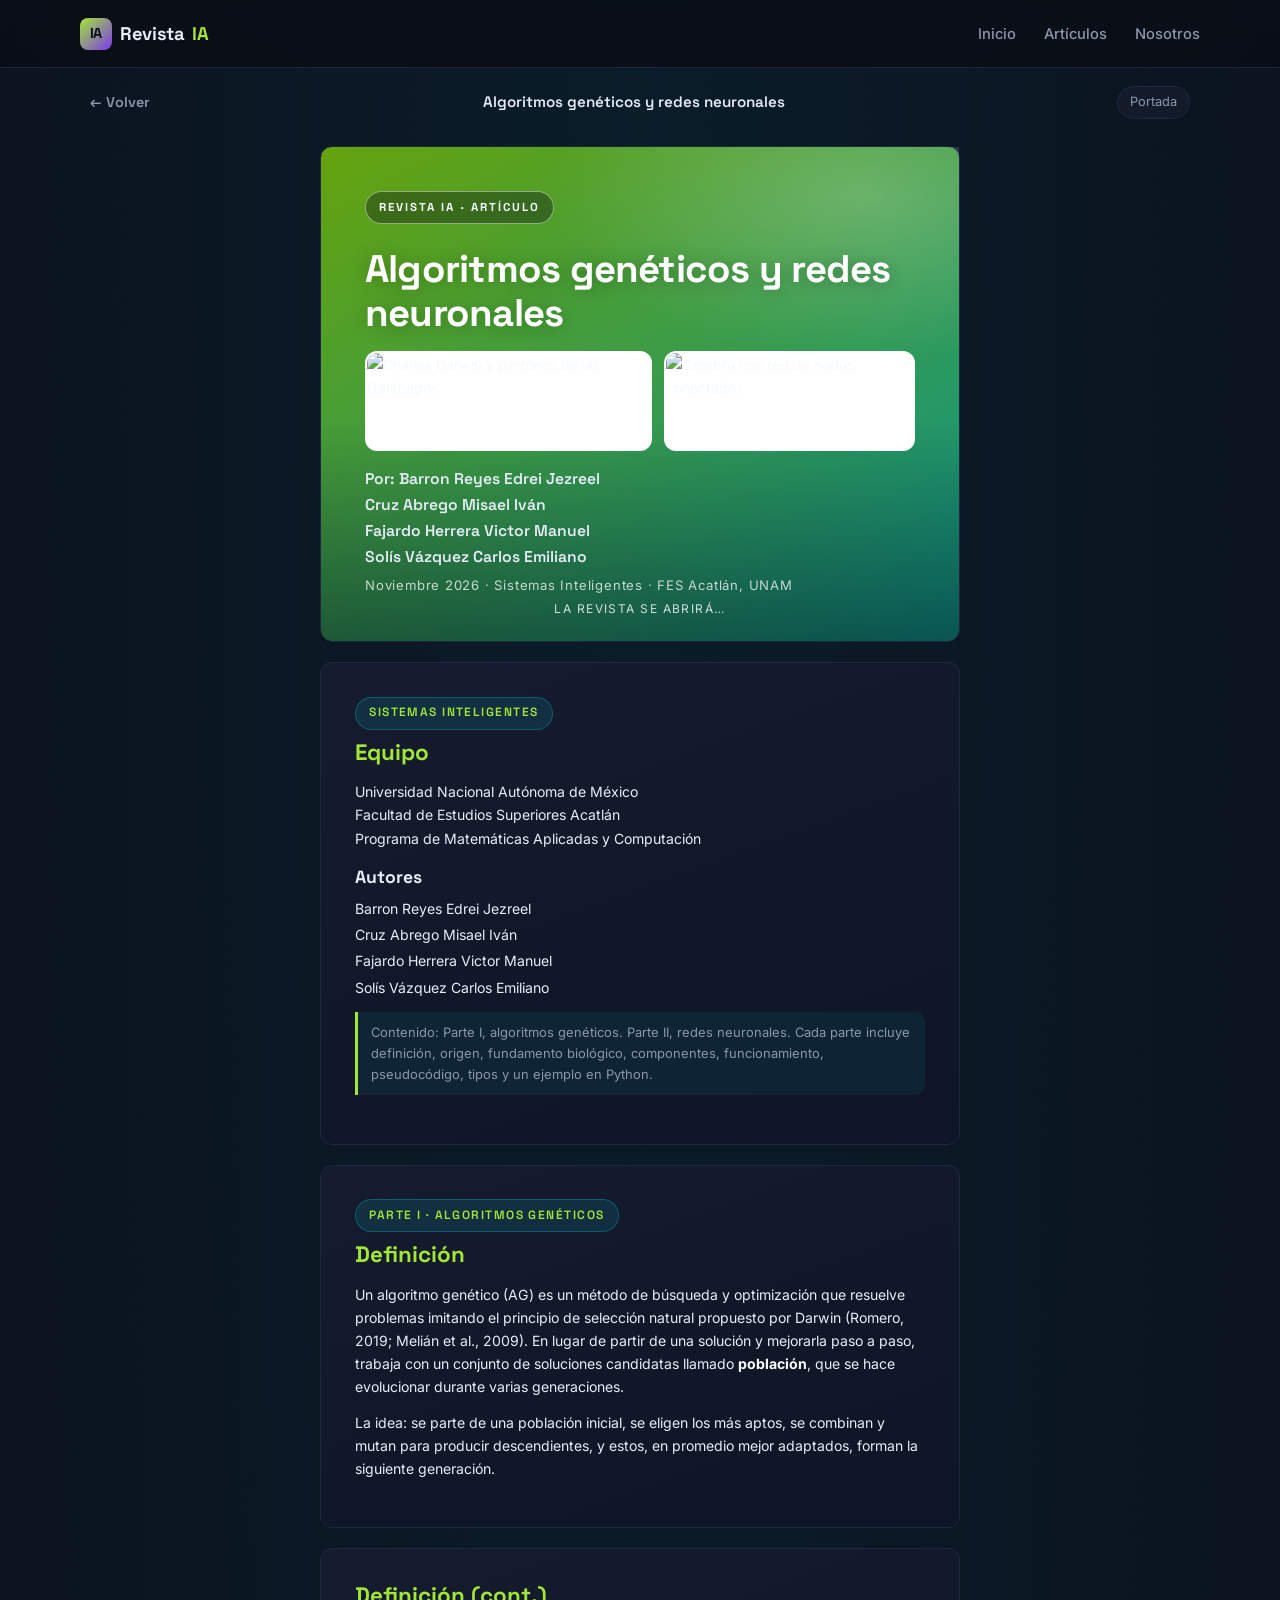
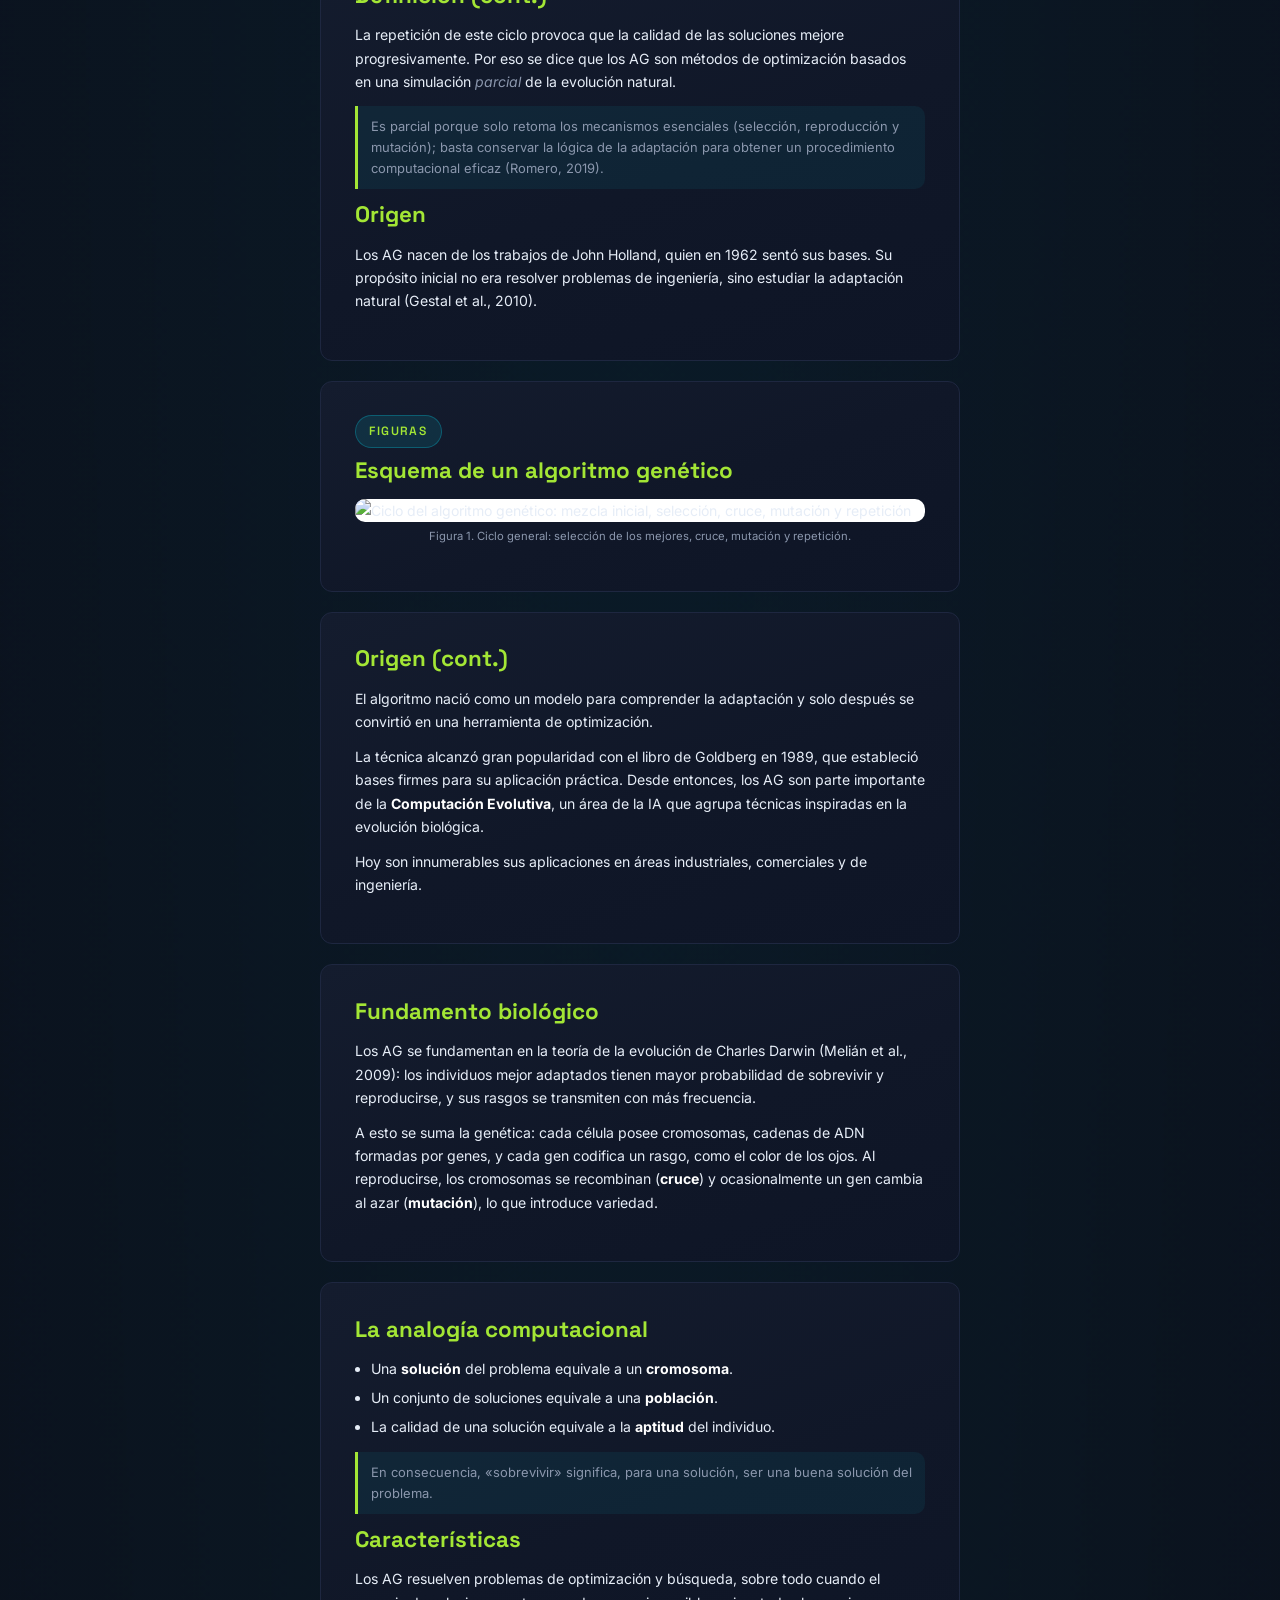
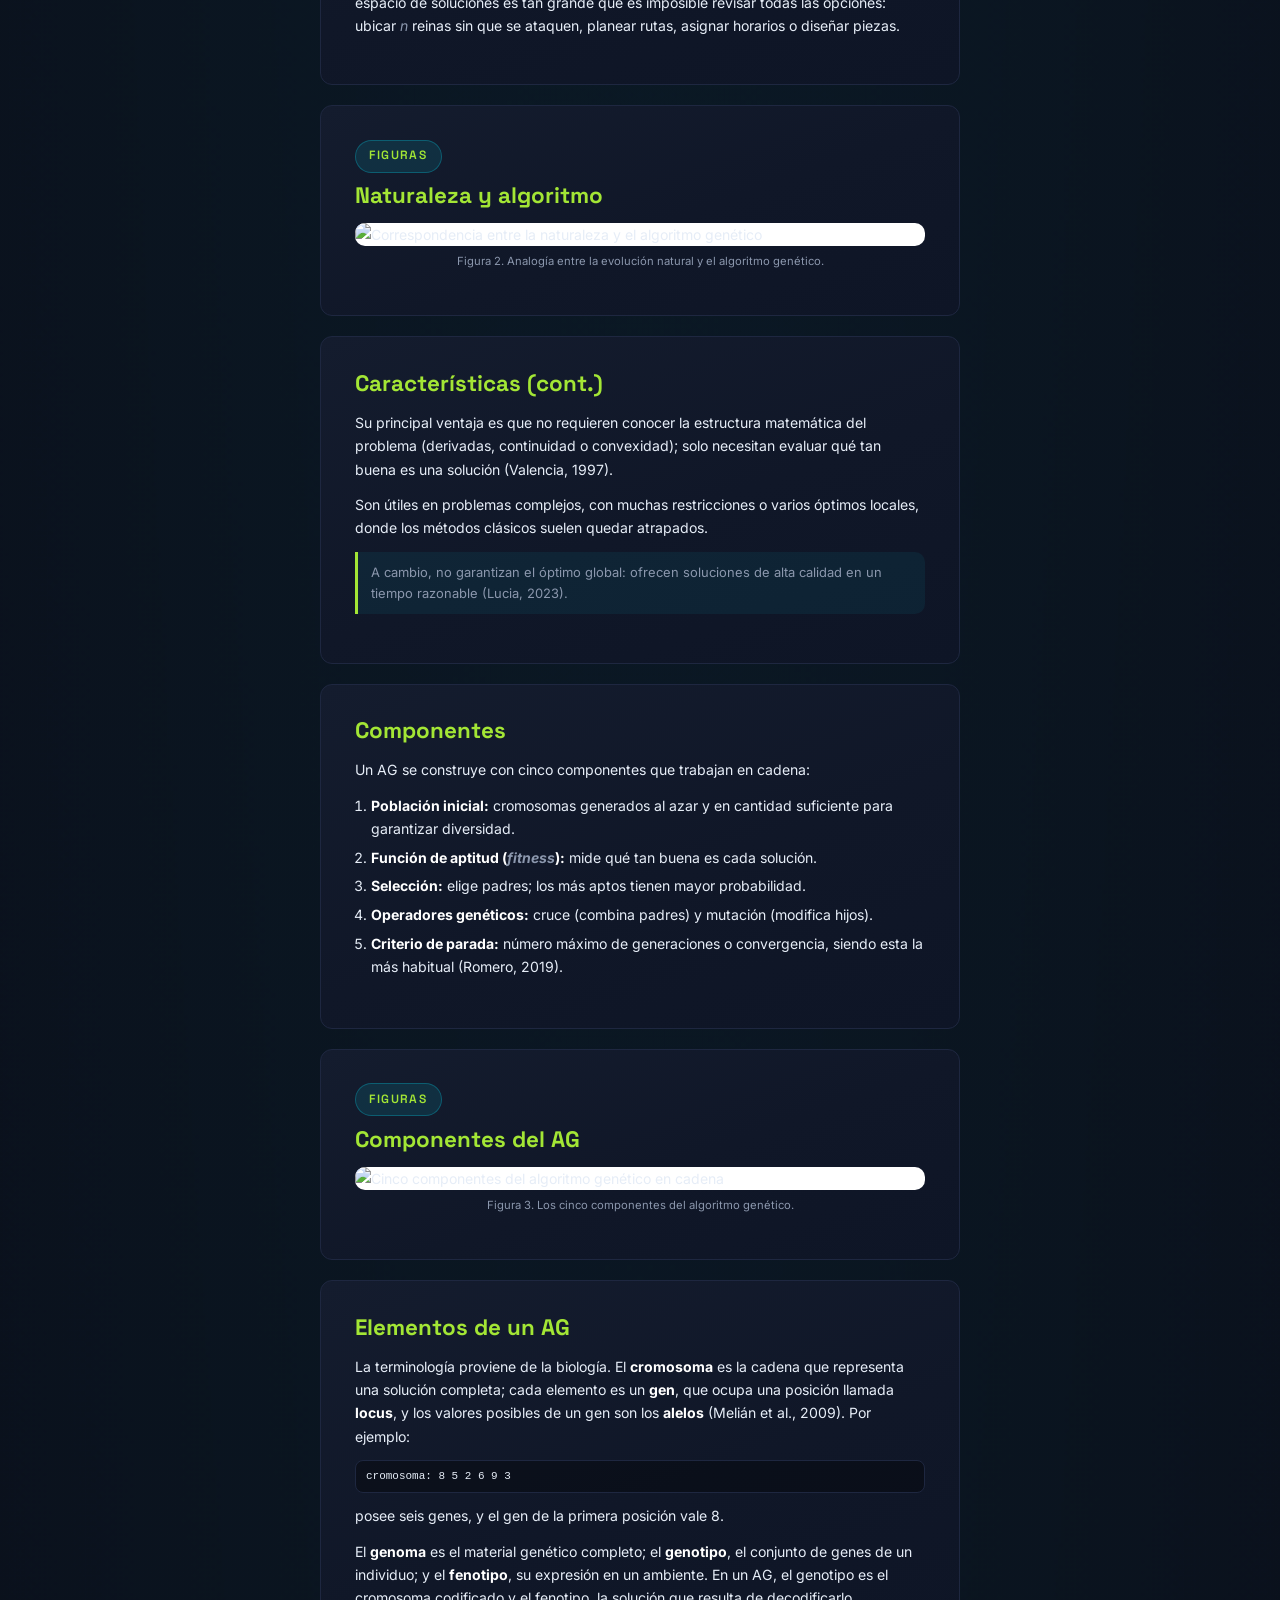
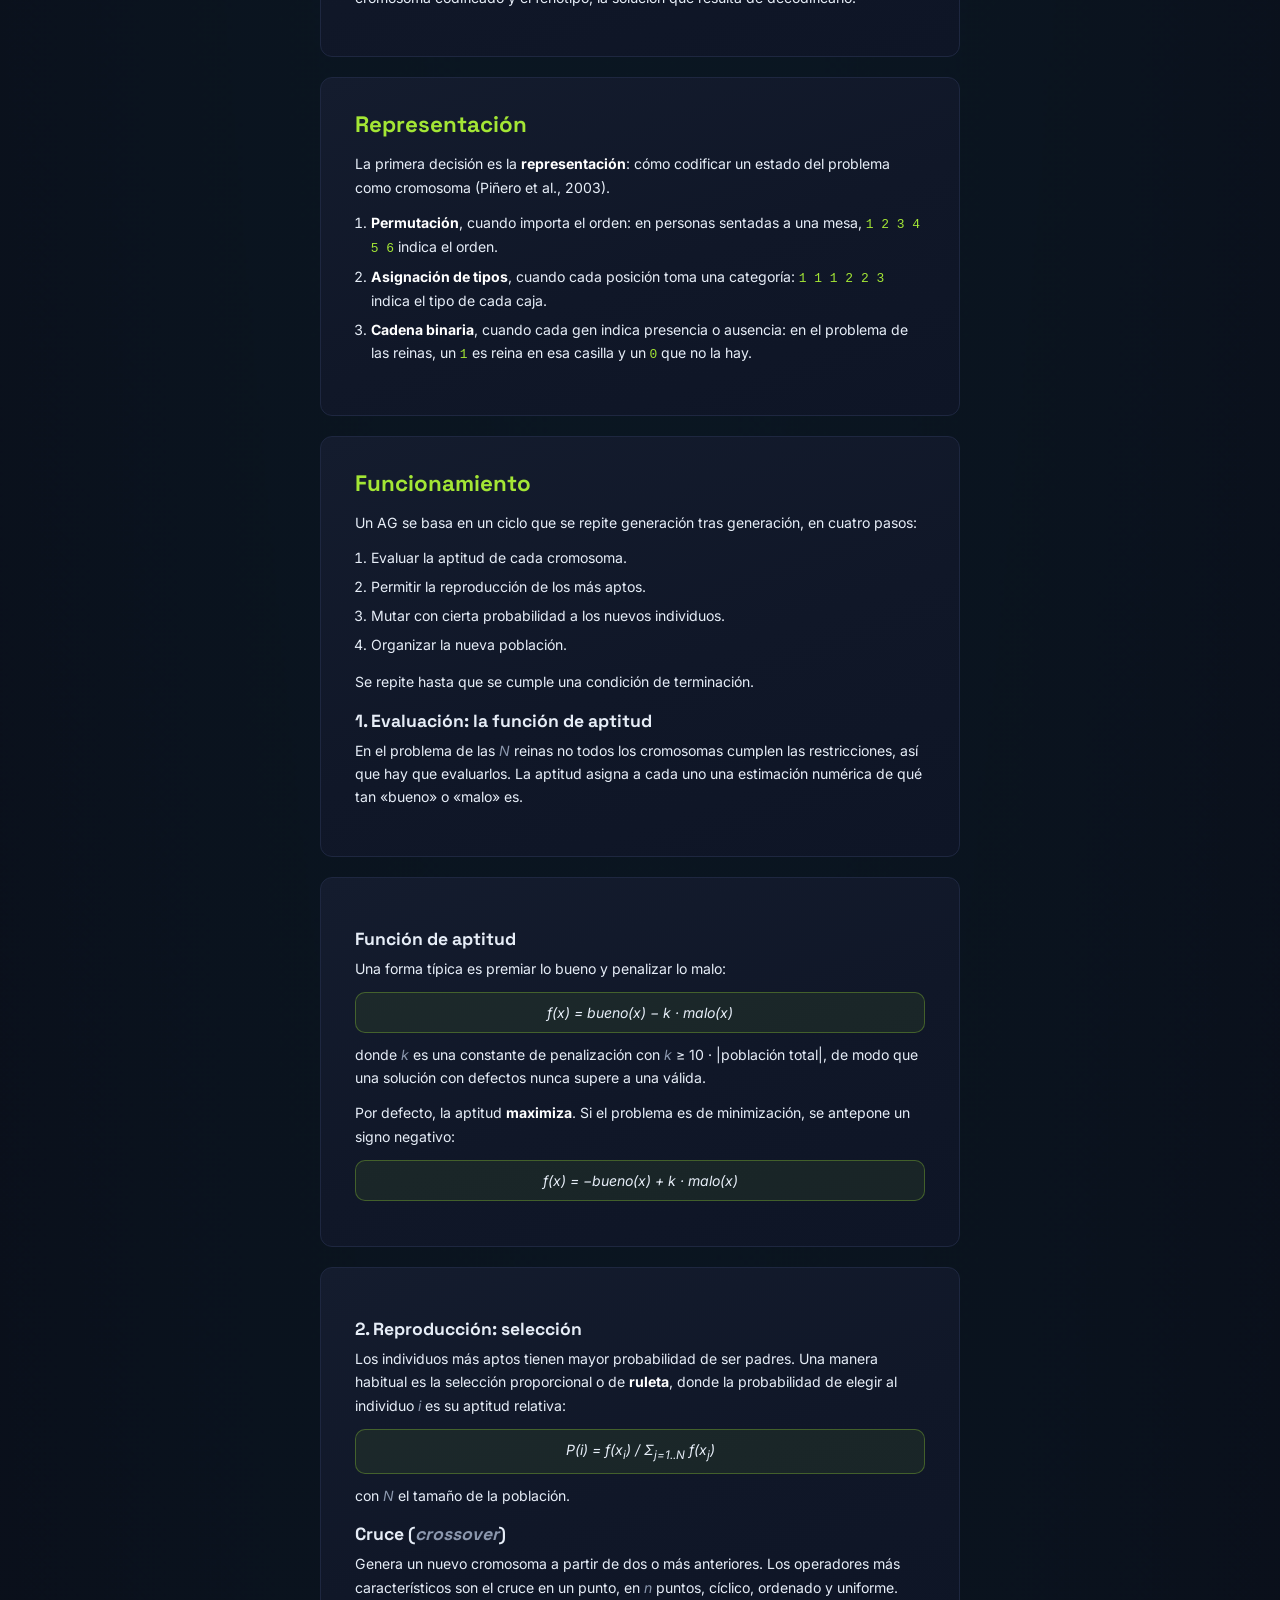
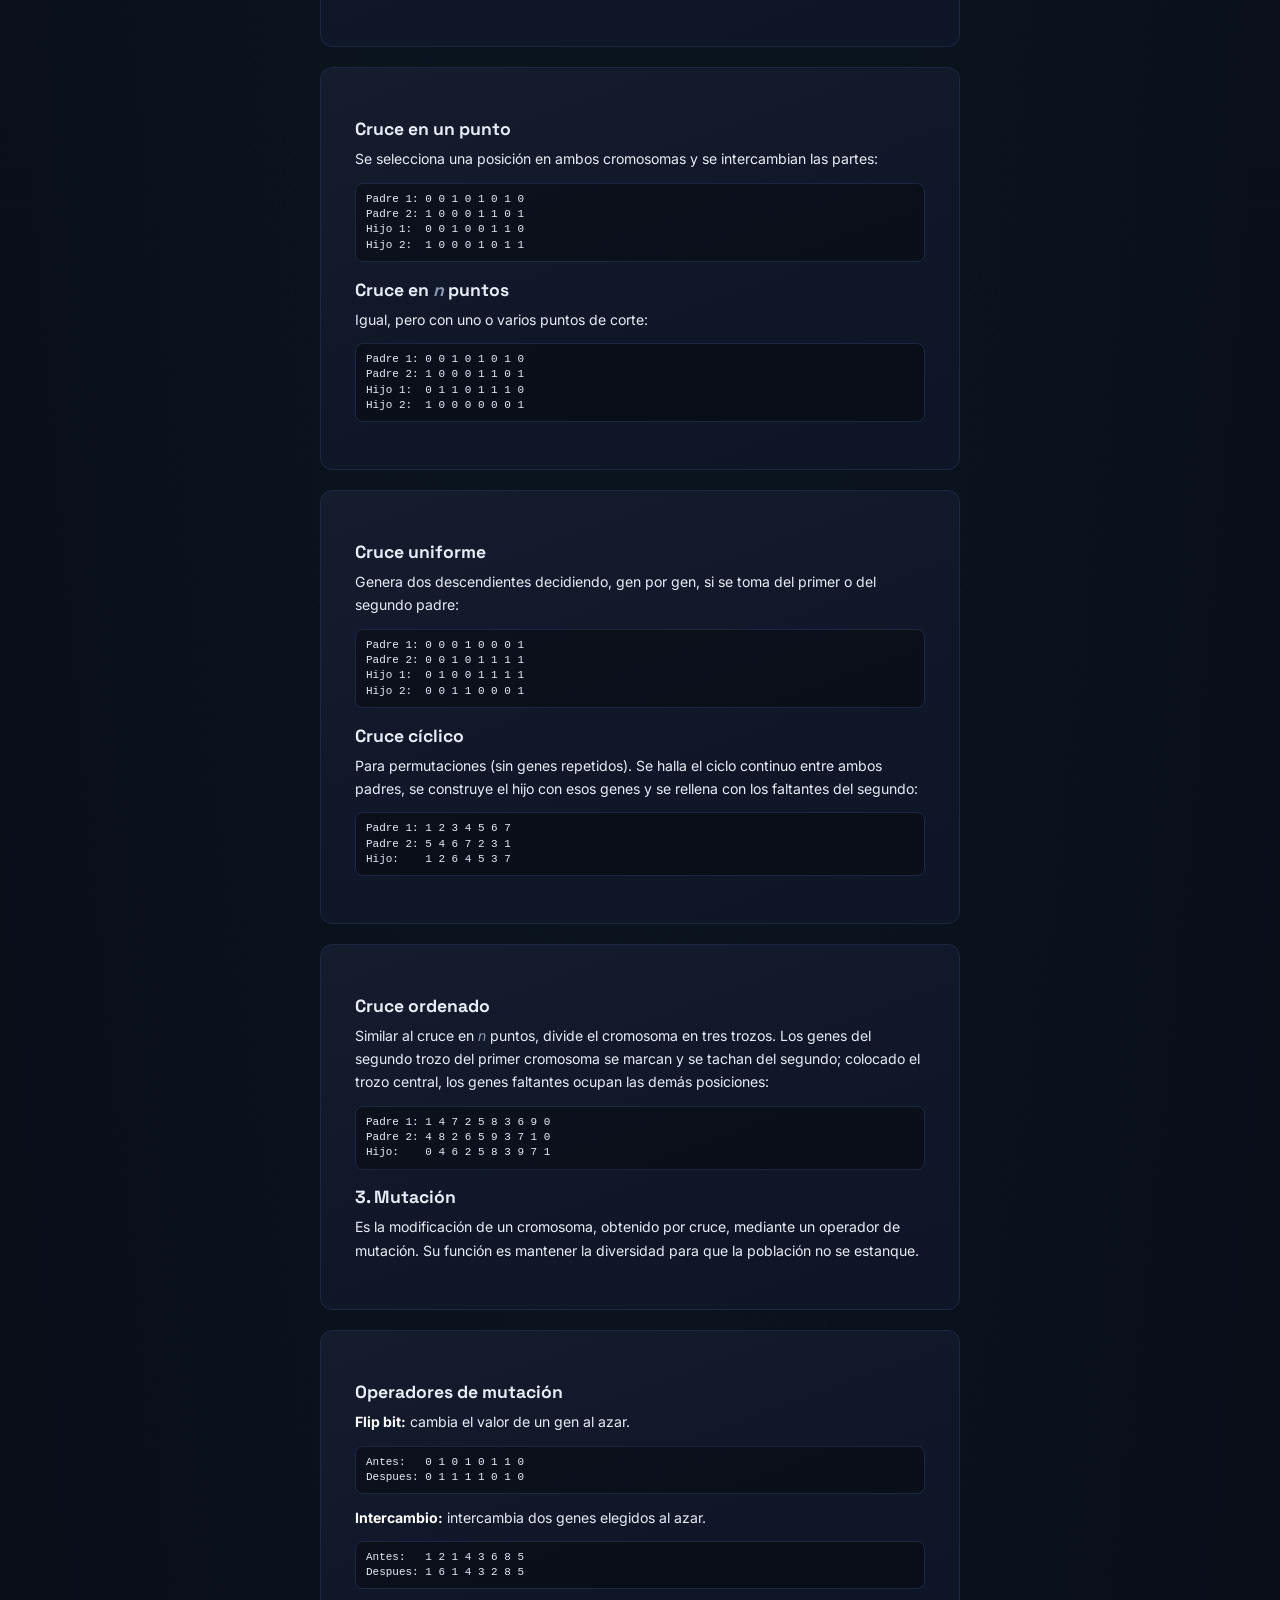
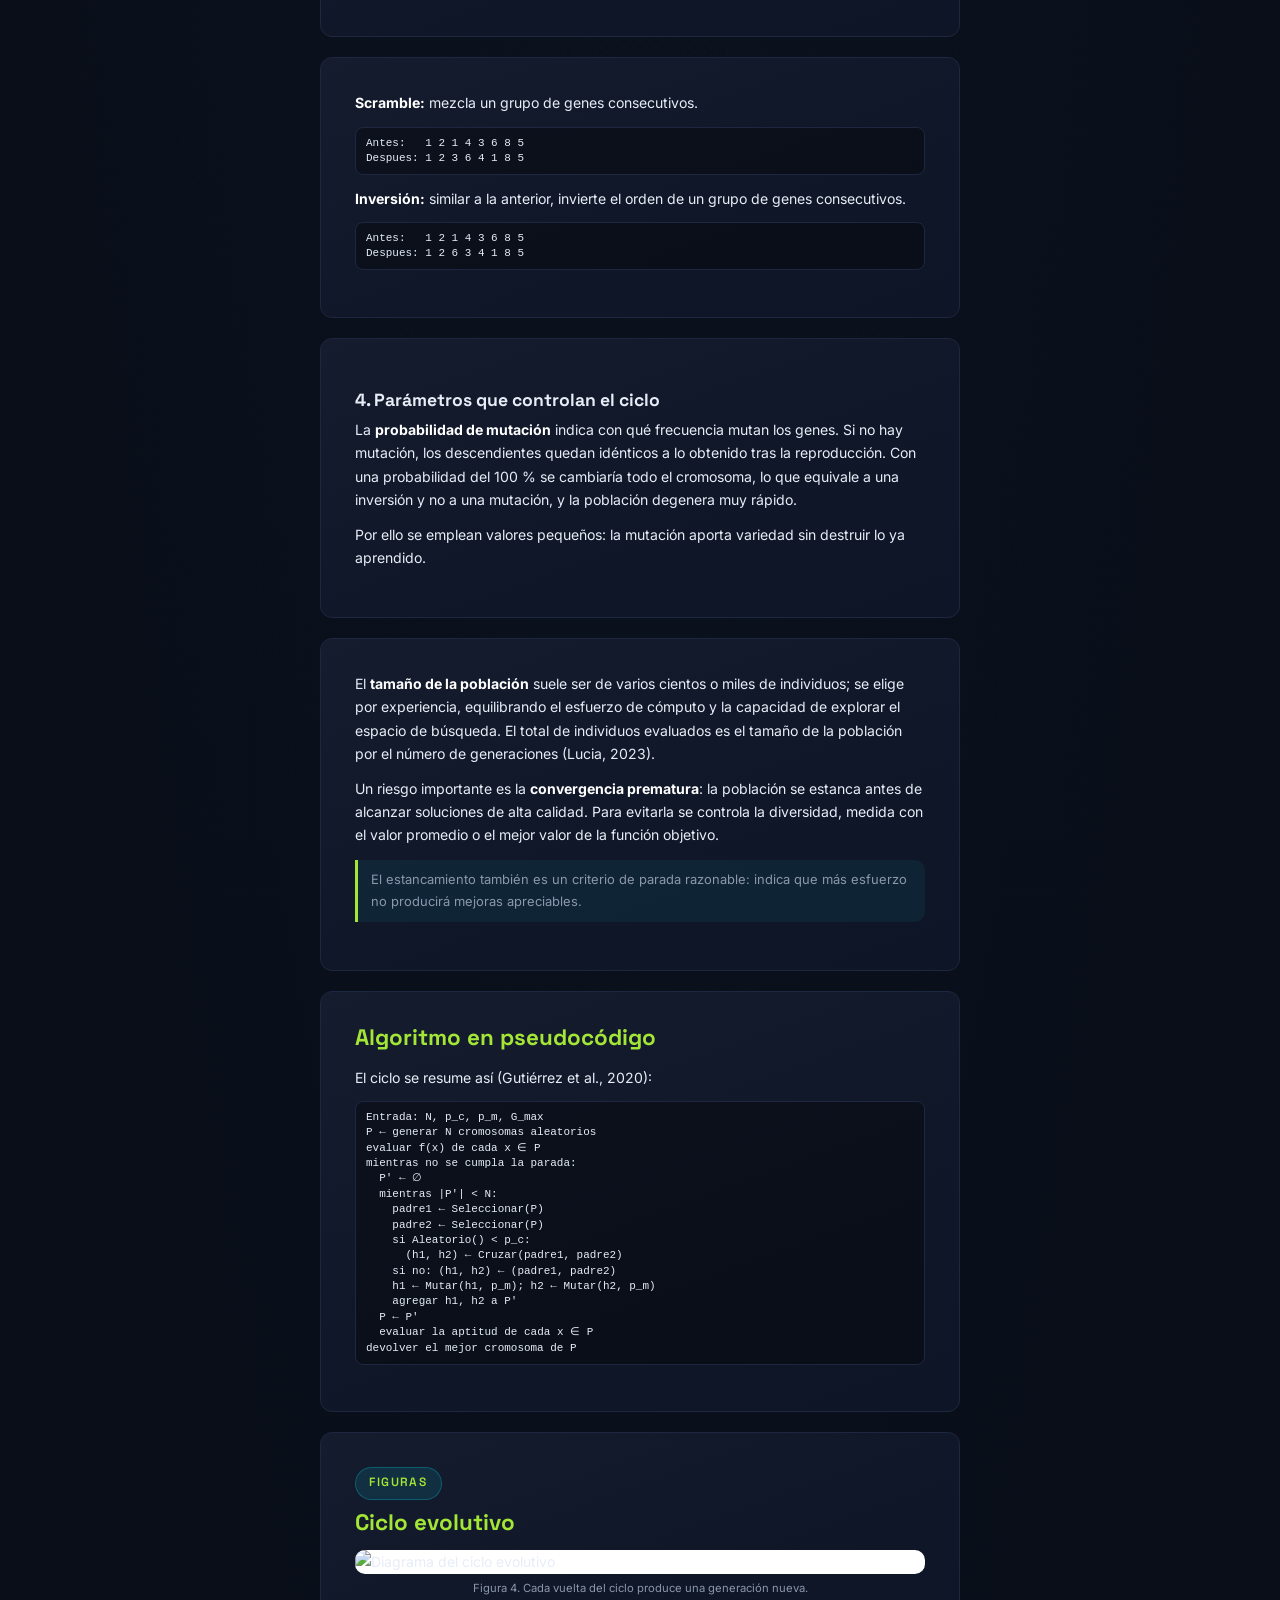
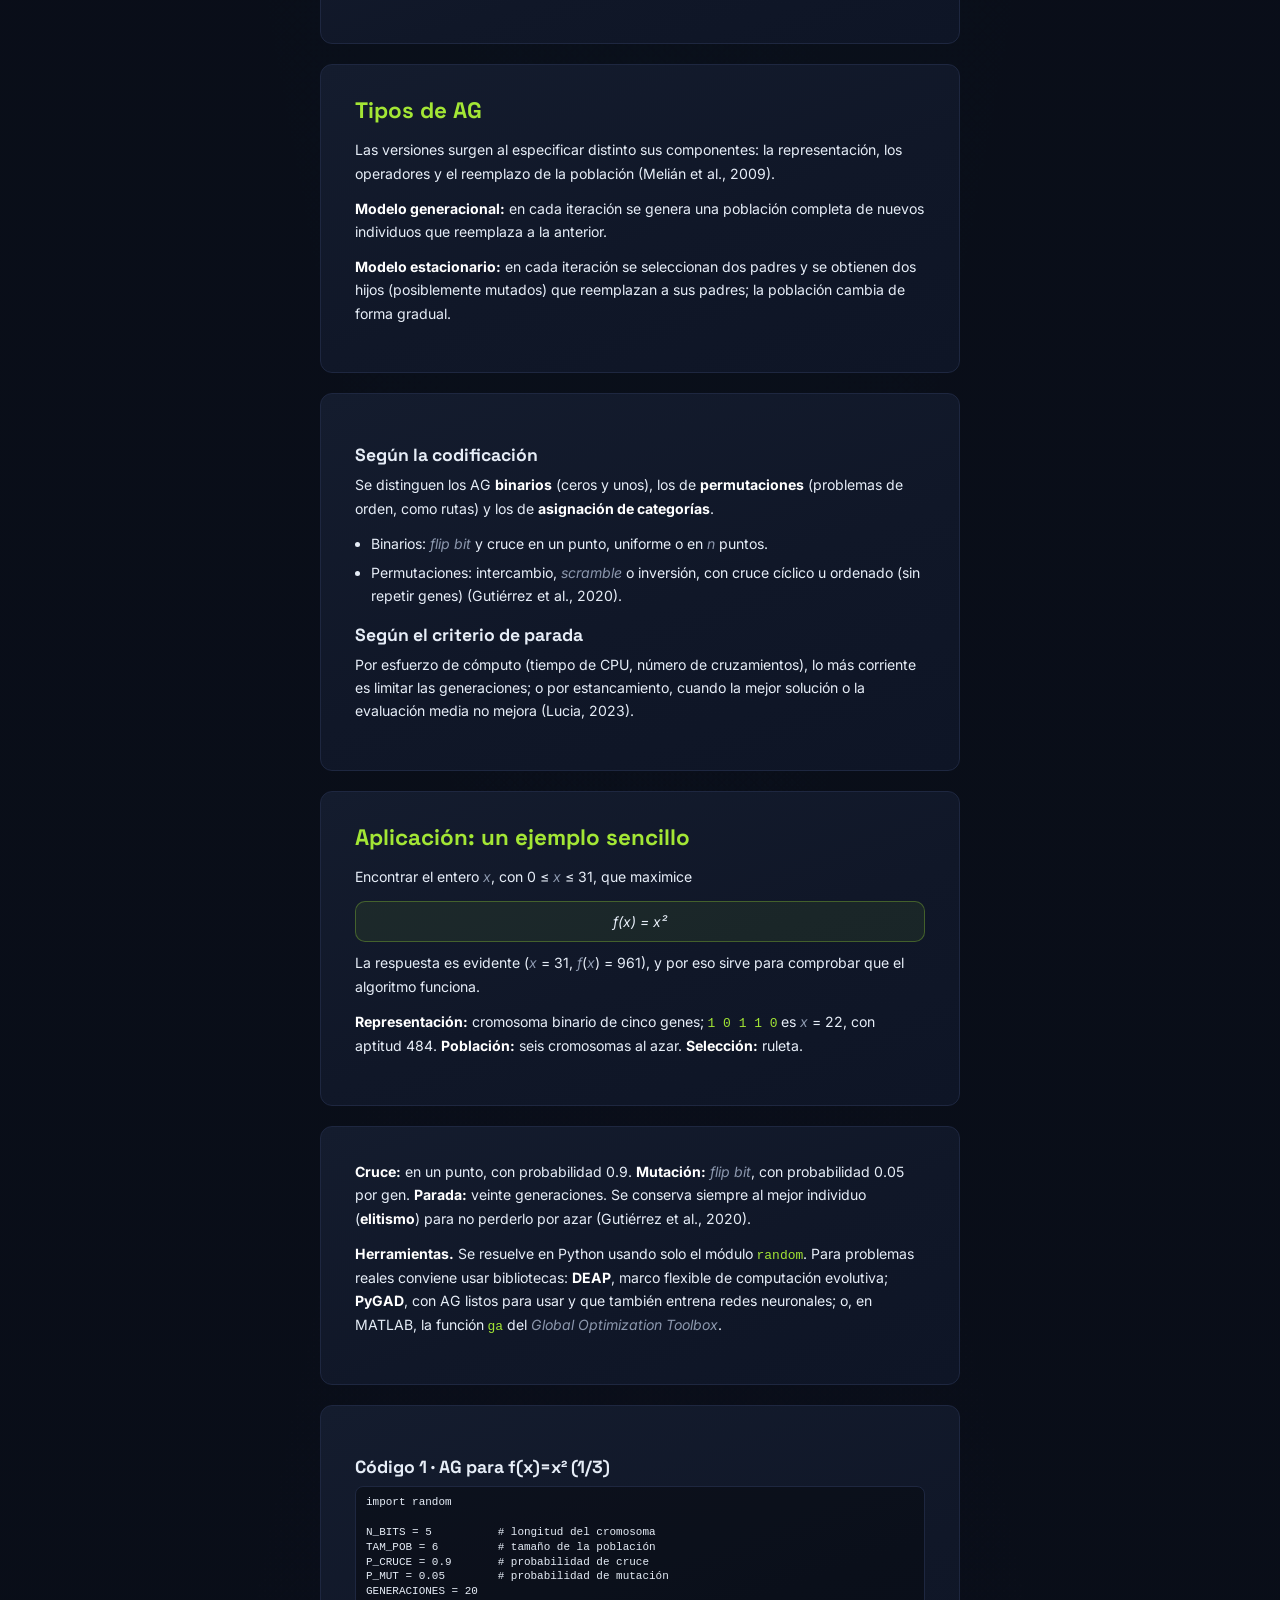
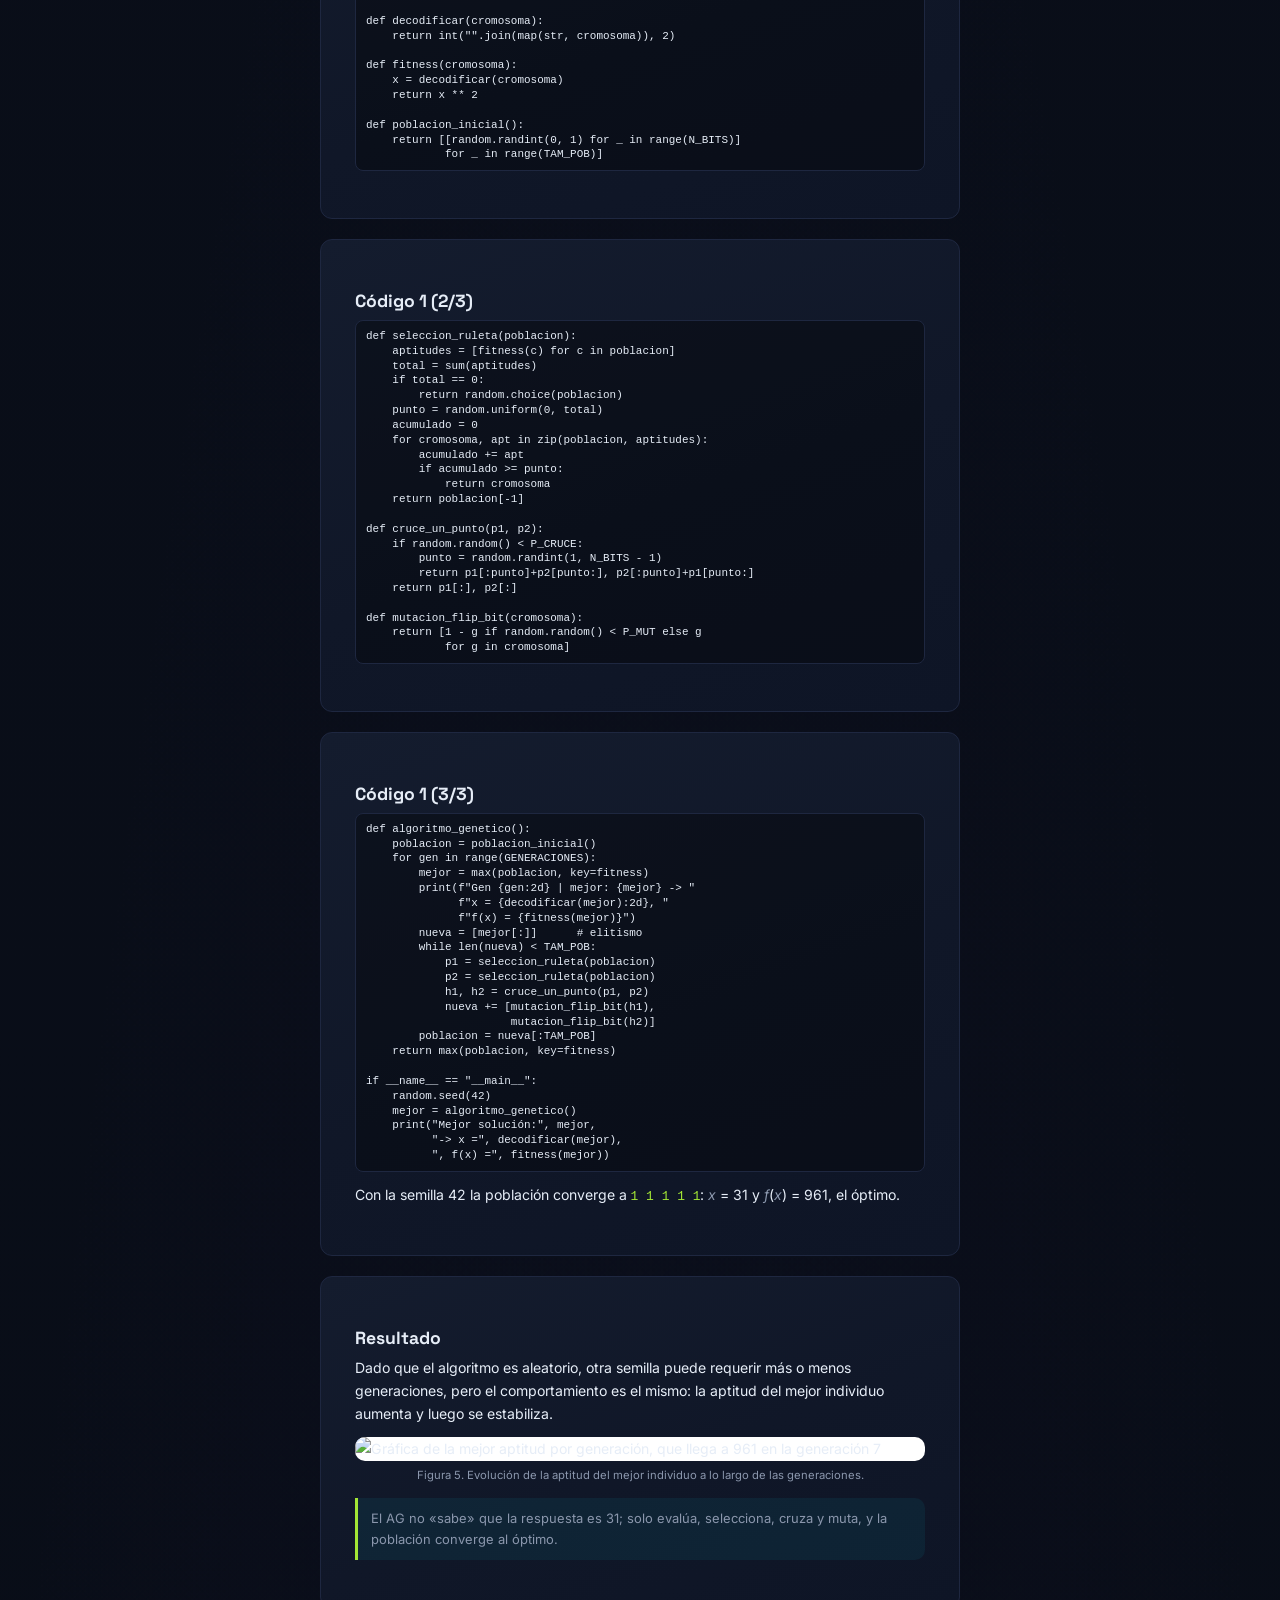
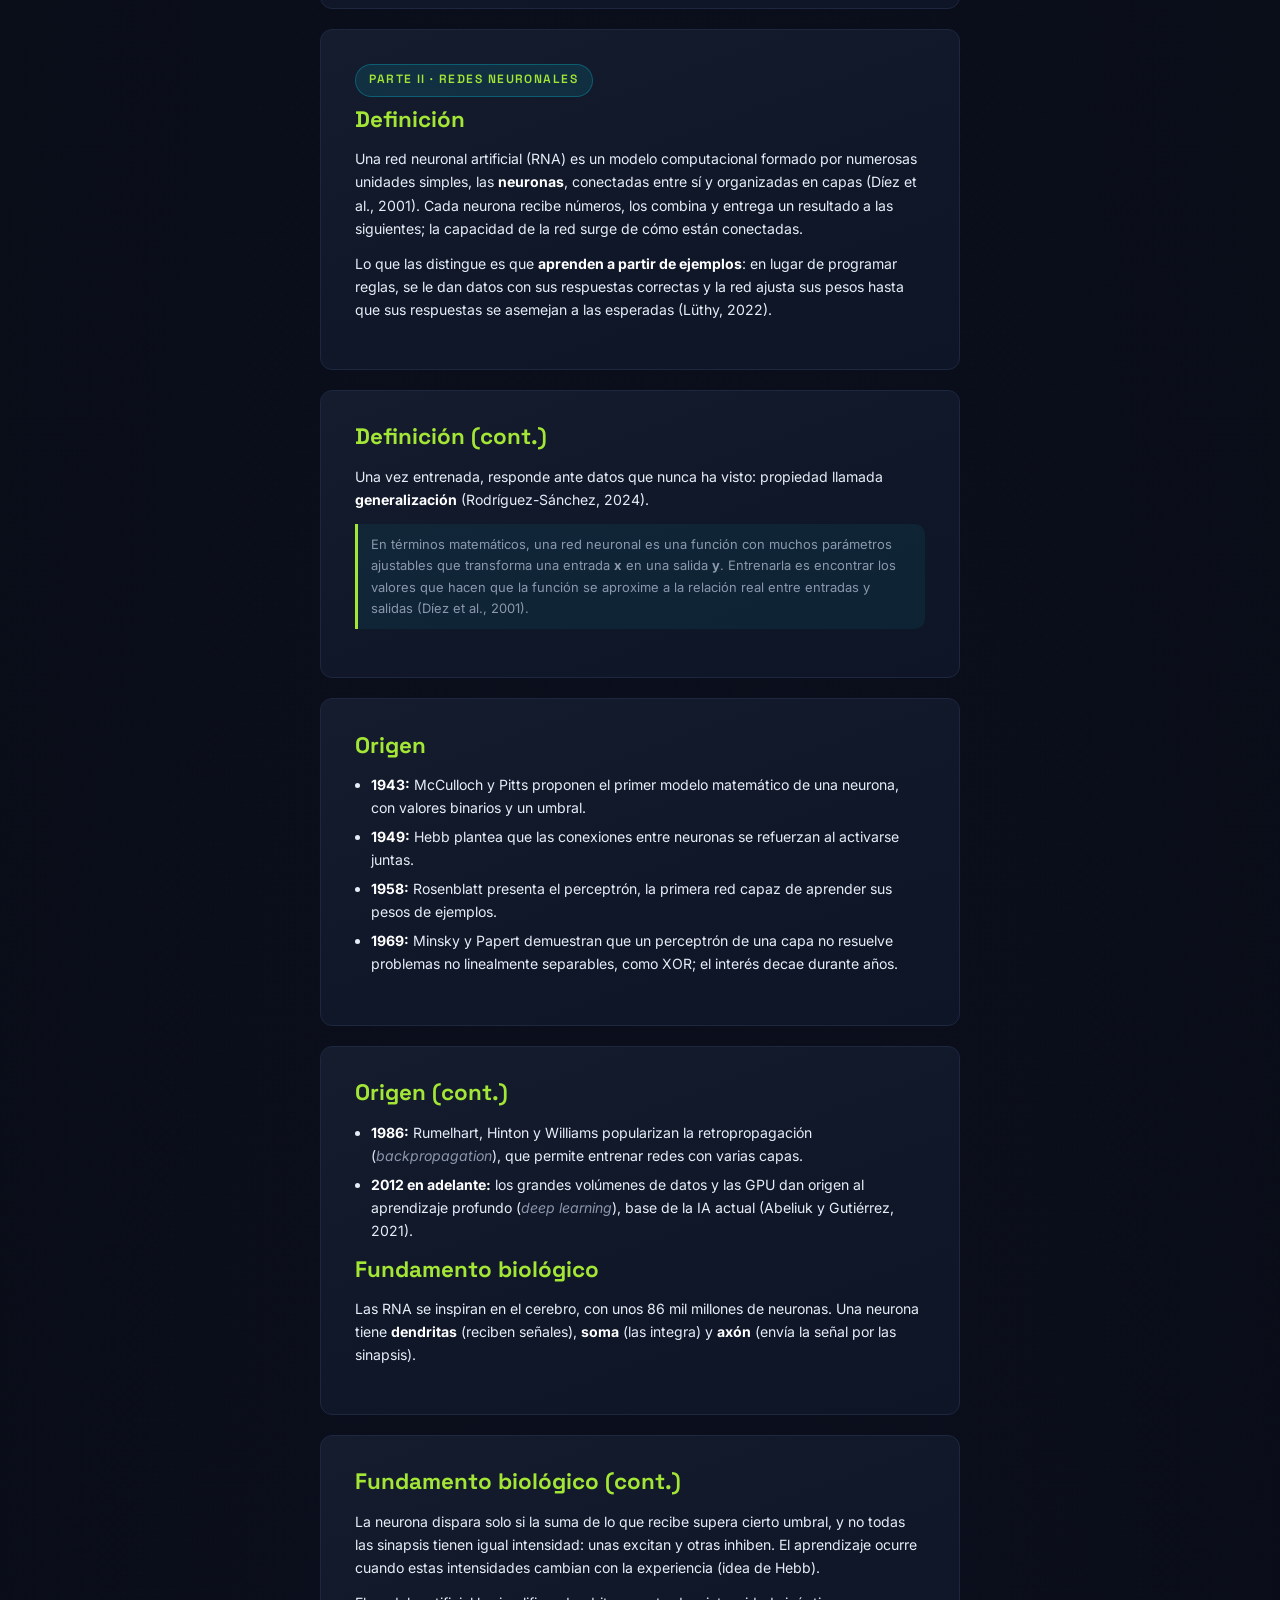
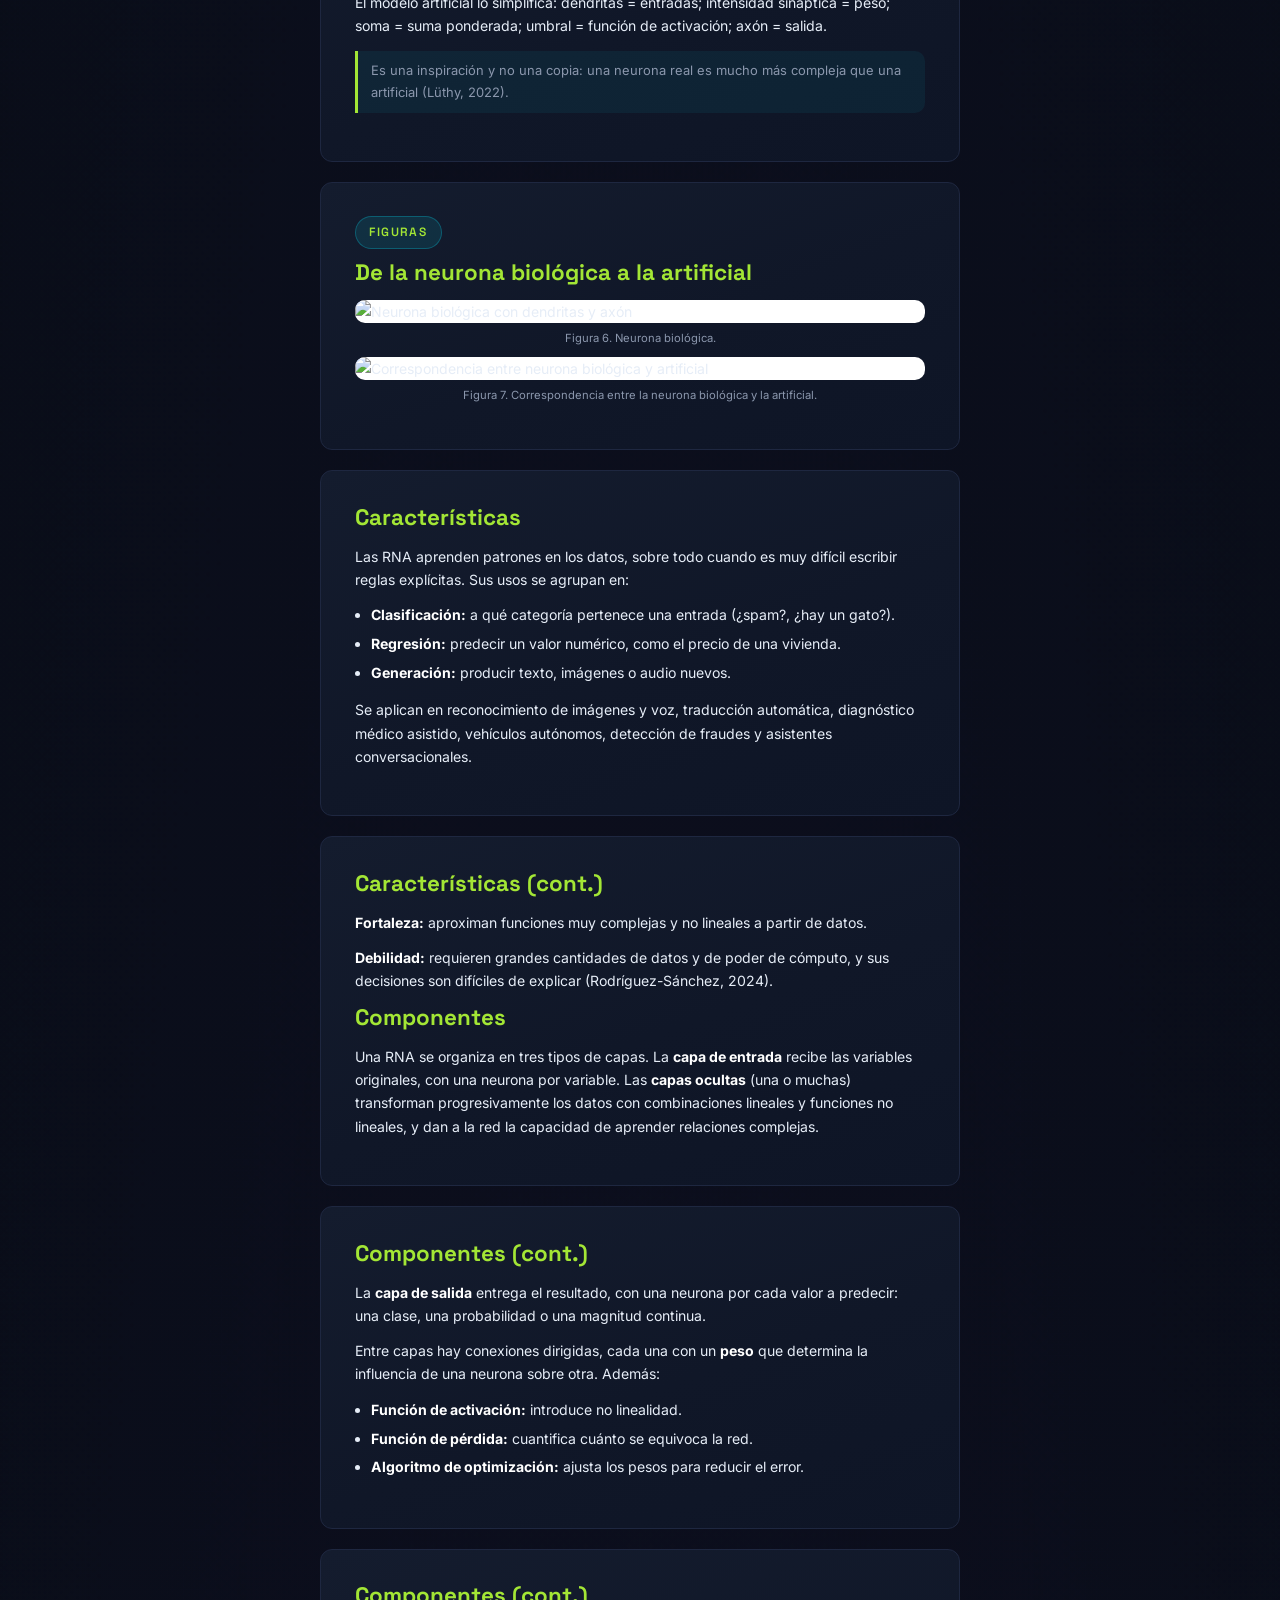
==== articulos/articulo-10.html @ ec4072f1 "Componente para calificar revista y articulos, integracion con supabase" ====
<!DOCTYPE html>
<html lang="es">
<head>
  <!-- Google Tag Manager -->
  <script async src="https://www.googletagmanager.com/gtm.js?id=GTM-5WLS67NW"></script>
  <!-- End Google Tag Manager -->
  <meta charset="UTF-8">
  <meta name="viewport" content="width=device-width, initial-scale=1.0">
  <meta name="description" content="Algoritmos genéticos y redes neuronales: definición, origen, componentes, funcionamiento y ejemplos en Python - Revista IA">
  <title>Algoritmos genéticos y redes neuronales — Revista IA</title>
  <link rel="preconnect" href="https://fonts.googleapis.com">
  <link rel="preconnect" href="https://fonts.gstatic.com" crossorigin>
  <link href="https://fonts.googleapis.com/css2?family=Inter:wght@400;500;600&family=Space+Grotesk:wght@500;600;700&display=swap" rel="stylesheet">
  <link rel="icon" type="image/svg+xml" href="../assets/img/logo.svg">
  <!-- Estilos BASE de la revista (navbar, footer, tipografías) -->
  <link rel="stylesheet" href="../css/styles.css">
  <!-- Estilos del LECTOR de revista (páginas, portada, controles) -->
  <link rel="stylesheet" href="../css/revista.css">
  <link rel="stylesheet" href="../css/calificaciones.css">


  <!-- ============================================
       ESTILOS EXCLUSIVOS DE ESTE ARTÍCULO
       Copia este bloque y edítalo a tu gusto.
       Usa el prefijo .art- para no chocar con nada.
       ============================================ -->
  <style>
    body.art-6 { --accent: #a3e635; }

    .art-6 .formula {
      background: rgba(163, 230, 53, 0.07);
      border: 1px solid rgba(163, 230, 53, 0.3);
      border-radius: 10px;
      padding: 0.5rem 0.75rem;
      margin: 0.6rem 0;
      text-align: center;
      font-style: italic;
    }
    .art-6 pre {
      background: rgba(0, 0, 0, 0.35);
      border: 1px solid var(--border);
      border-radius: 8px;
      padding: 0.5rem 0.65rem;
      margin: 0.5rem 0 0.7rem;
      font-family: "SFMono-Regular", Menlo, Consolas, monospace;
      font-size: 0.7em;
      line-height: 1.4;
      white-space: pre-wrap;
      color: var(--text);
    }
    .art-6 pre.codigo { font-size: 0.62em; line-height: 1.35; }
    .art-6 code { font-family: "SFMono-Regular", Menlo, Consolas, monospace; color: var(--accent); font-size: 0.92em; }
    .art-6 .refs { font-size: 0.74em; line-height: 1.45; }
    .art-6 .refs p { margin-bottom: 0.45rem; }
    .art-6 figure { margin: 0.6rem 0; }
    .art-6 figure img { max-height: 380px; object-fit: contain; width: 100%; background: #fff; margin: 0; }
    .art-6 figcaption { font-size: 0.8em; color: var(--muted); text-align: center; margin-top: 0.35rem; }
    .art-6 .portada-imgs { display: flex; align-items: center; gap: 0.75rem; margin: 0 0 1rem; }
    .art-6 .portada-imgs img { height: clamp(70px, 12vw, 100px); width: auto; margin: 0; border-radius: 12px; border: 2px solid rgba(255, 255, 255, 0.55); background: #fff; object-fit: cover; }
    .art-6 .equipo { list-style: none; margin: 0.5rem 0 0 0; padding: 0; }
    .art-6 .equipo li { margin-bottom: 0.2rem; }
  </style>
</head>
<body class="art-6">

  <!-- Google Tag Manager (noscript) -->
  <noscript><iframe src="https://www.googletagmanager.com/ns.html?id=GTM-5WLS67NW"
      height="0" width="0" style="display:none;visibility:hidden"></iframe></noscript>
  <!-- End Google Tag Manager (noscript) -->

  <!-- ===== NAVBAR (igual en todas las páginas) ===== -->
  <header class="navbar">
    <div class="contenedor">
      <a href="../index.html" class="logo">
        <span class="logo-mark">IA</span>
        Revista<span>IA</span>
      </a>

      <button class="nav-toggle" aria-label="Abrir menú" aria-expanded="false">
        <span></span>
        <span></span>
        <span></span>
      </button>

      <nav>
        <ul class="nav-links">
          <li><a href="../index.html">Inicio</a></li>
          <li><a href="../index.html#articulos">Artículos</a></li>
          <li><a href="../index.html#nosotros">Nosotros</a></li>
        </ul>
      </nav>
    </div>
  </header>

  <!-- ===== LECTOR DE REVISTA ===== -->
  <main class="lector">
    <div class="lector-barra">
      <a class="lector-volver" href="../index.html#articulos">← Volver</a>
      <span class="lector-titulo">Algoritmos genéticos y redes neuronales</span>
      <span class="lector-contador" id="contador">Portada</span>
    </div>

    <div class="zona-revista">
      <button class="lector-flecha prev" aria-label="Página anterior">‹</button>

      <!--
        ============ CÓMO FUNCIONA ============
        Cada <div class="pagina"> es UNA página de la revista.
        - Portada y contraportada llevan data-density="hard" (rígidas).
        - Las páginas de contenido se llenan normal.
        - Recomendado: máximo ~120 palabras por página.
        - Las páginas de contenido se numeran solas.
      -->
      <div id="revista" class="revista">

        <!-- PORTADA (no editar data-density) -->
        <div class="pagina portada-revista" data-density="hard" style="--c1:#65a30d; --c2:#0d9488;">
          <span class="portada-sello">Revista IA · Artículo</span>
          <h1>Algoritmos genéticos y redes neuronales</h1>
          <div class="portada-imgs">
            <img src="../assets/img/darwin.jpeg" alt="Charles Darwin y pinzones de las Galápagos">
            <img src="../assets/img/portada.png" alt="Cerebro con red de nodos conectados">
          </div>
          <p class="portada-autor">Por: Barron Reyes Edrei Jezreel<br>Cruz Abrego Misael Iván<br>Fajardo Herrera Victor Manuel<br>Solís Vázquez Carlos Emiliano</p>
          <span class="portada-fecha">Noviembre 2026 · Sistemas Inteligentes · FES Acatlán, UNAM</span>
          <span class="portada-hint">La revista se abrirá…</span>
        </div>

        <!-- PÁGINA DE EQUIPO -->
        <div class="pagina">
          <span class="etiqueta">Sistemas Inteligentes</span>
          <h2>Equipo</h2>
          <p>Universidad Nacional Autónoma de México<br>Facultad de Estudios Superiores Acatlán<br>Programa de Matemáticas Aplicadas y Computación</p>
          <h3>Autores</h3>
          <ul class="equipo">
            <li>Barron Reyes Edrei Jezreel</li>
            <li>Cruz Abrego Misael Iván</li>
            <li>Fajardo Herrera Victor Manuel</li>
            <li>Solís Vázquez Carlos Emiliano</li>
          </ul>
          <div class="destacado">Contenido: Parte I, algoritmos genéticos. Parte II, redes neuronales. Cada parte incluye definición, origen, fundamento biológico, componentes, funcionamiento, pseudocódigo, tipos y un ejemplo en Python.</div>
        </div>

        <div class="pagina">
<span class="etiqueta">Parte I · Algoritmos genéticos</span>
<h2>Definición</h2>
<p>Un algoritmo genético (AG) es un método de búsqueda y optimización que resuelve problemas imitando el principio de selección natural propuesto por Darwin (Romero, 2019; Melián et al., 2009). En lugar de partir de una solución y mejorarla paso a paso, trabaja con un conjunto de soluciones candidatas llamado <strong>población</strong>, que se hace evolucionar durante varias generaciones.</p>
<p>La idea: se parte de una población inicial, se eligen los más aptos, se combinan y mutan para producir descendientes, y estos, en promedio mejor adaptados, forman la siguiente generación.</p>
        </div>

        <div class="pagina">
<h2>Definición (cont.)</h2>
<p>La repetición de este ciclo provoca que la calidad de las soluciones mejore progresivamente. Por eso se dice que los AG son métodos de optimización basados en una simulación <em>parcial</em> de la evolución natural.</p>
<div class="destacado">Es parcial porque solo retoma los mecanismos esenciales (selección, reproducción y mutación); basta conservar la lógica de la adaptación para obtener un procedimiento computacional eficaz (Romero, 2019).</div>
<h2>Origen</h2>
<p>Los AG nacen de los trabajos de John Holland, quien en 1962 sentó sus bases. Su propósito inicial no era resolver problemas de ingeniería, sino estudiar la adaptación natural (Gestal et al., 2010).</p>
        </div>

        <div class="pagina">
<span class="etiqueta">Figuras</span>
<h2>Esquema de un algoritmo genético</h2>
<figure><img src="../assets/img/algoritmos-geneticos.jpeg" alt="Ciclo del algoritmo genético: mezcla inicial, selección, cruce, mutación y repetición"><figcaption>Figura 1. Ciclo general: selección de los mejores, cruce, mutación y repetición.</figcaption></figure>
        </div>

        <div class="pagina">
<h2>Origen (cont.)</h2>
<p>El algoritmo nació como un modelo para comprender la adaptación y solo después se convirtió en una herramienta de optimización.</p>
<p>La técnica alcanzó gran popularidad con el libro de Goldberg en 1989, que estableció bases firmes para su aplicación práctica. Desde entonces, los AG son parte importante de la <strong>Computación Evolutiva</strong>, un área de la IA que agrupa técnicas inspiradas en la evolución biológica.</p>
<p>Hoy son innumerables sus aplicaciones en áreas industriales, comerciales y de ingeniería.</p>
        </div>

        <div class="pagina">
<h2>Fundamento biológico</h2>
<p>Los AG se fundamentan en la teoría de la evolución de Charles Darwin (Melián et al., 2009): los individuos mejor adaptados tienen mayor probabilidad de sobrevivir y reproducirse, y sus rasgos se transmiten con más frecuencia.</p>
<p>A esto se suma la genética: cada célula posee cromosomas, cadenas de ADN formadas por genes, y cada gen codifica un rasgo, como el color de los ojos. Al reproducirse, los cromosomas se recombinan (<strong>cruce</strong>) y ocasionalmente un gen cambia al azar (<strong>mutación</strong>), lo que introduce variedad.</p>
        </div>

        <div class="pagina">
<h2>La analogía computacional</h2>
<ul>
  <li>Una <strong>solución</strong> del problema equivale a un <strong>cromosoma</strong>.</li>
  <li>Un conjunto de soluciones equivale a una <strong>población</strong>.</li>
  <li>La calidad de una solución equivale a la <strong>aptitud</strong> del individuo.</li>
</ul>
<div class="destacado">En consecuencia, «sobrevivir» significa, para una solución, ser una buena solución del problema.</div>
<h2>Características</h2>
<p>Los AG resuelven problemas de optimización y búsqueda, sobre todo cuando el espacio de soluciones es tan grande que es imposible revisar todas las opciones: ubicar <em>n</em> reinas sin que se ataquen, planear rutas, asignar horarios o diseñar piezas.</p>
        </div>

        <div class="pagina">
<span class="etiqueta">Figuras</span>
<h2>Naturaleza y algoritmo</h2>
<figure><img src="../assets/img/algoritmogeneticoenquesebasan.png" alt="Correspondencia entre la naturaleza y el algoritmo genético"><figcaption>Figura 2. Analogía entre la evolución natural y el algoritmo genético.</figcaption></figure>
        </div>

        <div class="pagina">
<h2>Características (cont.)</h2>
<p>Su principal ventaja es que no requieren conocer la estructura matemática del problema (derivadas, continuidad o convexidad); solo necesitan evaluar qué tan buena es una solución (Valencia, 1997).</p>
<p>Son útiles en problemas complejos, con muchas restricciones o varios óptimos locales, donde los métodos clásicos suelen quedar atrapados.</p>
<div class="destacado">A cambio, no garantizan el óptimo global: ofrecen soluciones de alta calidad en un tiempo razonable (Lucia, 2023).</div>
        </div>

        <div class="pagina">
<h2>Componentes</h2>
<p>Un AG se construye con cinco componentes que trabajan en cadena:</p>
<ol>
  <li><strong>Población inicial:</strong> cromosomas generados al azar y en cantidad suficiente para garantizar diversidad.</li>
  <li><strong>Función de aptitud (<em>fitness</em>):</strong> mide qué tan buena es cada solución.</li>
  <li><strong>Selección:</strong> elige padres; los más aptos tienen mayor probabilidad.</li>
  <li><strong>Operadores genéticos:</strong> cruce (combina padres) y mutación (modifica hijos).</li>
  <li><strong>Criterio de parada:</strong> número máximo de generaciones o convergencia, siendo esta la más habitual (Romero, 2019).</li>
</ol>
        </div>

        <div class="pagina">
<span class="etiqueta">Figuras</span>
<h2>Componentes del AG</h2>
<figure><img src="../assets/img/componentes-algoritmogentico.png" alt="Cinco componentes del algoritmo genético en cadena"><figcaption>Figura 3. Los cinco componentes del algoritmo genético.</figcaption></figure>
        </div>

        <div class="pagina">
<h2>Elementos de un AG</h2>
<p>La terminología proviene de la biología. El <strong>cromosoma</strong> es la cadena que representa una solución completa; cada elemento es un <strong>gen</strong>, que ocupa una posición llamada <strong>locus</strong>, y los valores posibles de un gen son los <strong>alelos</strong> (Melián et al., 2009). Por ejemplo:</p>
<pre>cromosoma: 8 5 2 6 9 3</pre>
<p>posee seis genes, y el gen de la primera posición vale 8.</p>
<p>El <strong>genoma</strong> es el material genético completo; el <strong>genotipo</strong>, el conjunto de genes de un individuo; y el <strong>fenotipo</strong>, su expresión en un ambiente. En un AG, el genotipo es el cromosoma codificado y el fenotipo, la solución que resulta de decodificarlo.</p>
        </div>

        <div class="pagina">
<h2>Representación</h2>
<p>La primera decisión es la <strong>representación</strong>: cómo codificar un estado del problema como cromosoma (Piñero et al., 2003).</p>
<ol>
  <li><strong>Permutación</strong>, cuando importa el orden: en personas sentadas a una mesa, <code>1 2 3 4 5 6</code> indica el orden.</li>
  <li><strong>Asignación de tipos</strong>, cuando cada posición toma una categoría: <code>1 1 1 2 2 3</code> indica el tipo de cada caja.</li>
  <li><strong>Cadena binaria</strong>, cuando cada gen indica presencia o ausencia: en el problema de las reinas, un <code>1</code> es reina en esa casilla y un <code>0</code> que no la hay.</li>
</ol>
        </div>

        <div class="pagina">
<h2>Funcionamiento</h2>
<p>Un AG se basa en un ciclo que se repite generación tras generación, en cuatro pasos:</p>
<ol>
  <li>Evaluar la aptitud de cada cromosoma.</li>
  <li>Permitir la reproducción de los más aptos.</li>
  <li>Mutar con cierta probabilidad a los nuevos individuos.</li>
  <li>Organizar la nueva población.</li>
</ol>
<p>Se repite hasta que se cumple una condición de terminación.</p>
<h3>1. Evaluación: la función de aptitud</h3>
<p>En el problema de las <em>N</em> reinas no todos los cromosomas cumplen las restricciones, así que hay que evaluarlos. La aptitud asigna a cada uno una estimación numérica de qué tan «bueno» o «malo» es.</p>
        </div>

        <div class="pagina">
<h3>Función de aptitud</h3>
<p>Una forma típica es premiar lo bueno y penalizar lo malo:</p>
<div class="formula">f(x) = bueno(x) − k · malo(x)</div>
<p>donde <em>k</em> es una constante de penalización con <em>k</em> ≥ 10 · |población total|, de modo que una solución con defectos nunca supere a una válida.</p>
<p>Por defecto, la aptitud <strong>maximiza</strong>. Si el problema es de minimización, se antepone un signo negativo:</p>
<div class="formula">f(x) = −bueno(x) + k · malo(x)</div>
        </div>

        <div class="pagina">
<h3>2. Reproducción: selección</h3>
<p>Los individuos más aptos tienen mayor probabilidad de ser padres. Una manera habitual es la selección proporcional o de <strong>ruleta</strong>, donde la probabilidad de elegir al individuo <em>i</em> es su aptitud relativa:</p>
<div class="formula">P(i) = f(x<sub>i</sub>) / Σ<sub>j=1..N</sub> f(x<sub>j</sub>)</div>
<p>con <em>N</em> el tamaño de la población.</p>
<h3>Cruce (<em>crossover</em>)</h3>
<p>Genera un nuevo cromosoma a partir de dos o más anteriores. Los operadores más característicos son el cruce en un punto, en <em>n</em> puntos, cíclico, ordenado y uniforme.</p>
        </div>

        <div class="pagina">
<h3>Cruce en un punto</h3>
<p>Se selecciona una posición en ambos cromosomas y se intercambian las partes:</p>
<pre>Padre 1: 0 0 1 0 1 0 1 0
Padre 2: 1 0 0 0 1 1 0 1
Hijo 1:  0 0 1 0 0 1 1 0
Hijo 2:  1 0 0 0 1 0 1 1</pre>
<h3>Cruce en <em>n</em> puntos</h3>
<p>Igual, pero con uno o varios puntos de corte:</p>
<pre>Padre 1: 0 0 1 0 1 0 1 0
Padre 2: 1 0 0 0 1 1 0 1
Hijo 1:  0 1 1 0 1 1 1 0
Hijo 2:  1 0 0 0 0 0 0 1</pre>
        </div>

        <div class="pagina">
<h3>Cruce uniforme</h3>
<p>Genera dos descendientes decidiendo, gen por gen, si se toma del primer o del segundo padre:</p>
<pre>Padre 1: 0 0 0 1 0 0 0 1
Padre 2: 0 0 1 0 1 1 1 1
Hijo 1:  0 1 0 0 1 1 1 1
Hijo 2:  0 0 1 1 0 0 0 1</pre>
<h3>Cruce cíclico</h3>
<p>Para permutaciones (sin genes repetidos). Se halla el ciclo continuo entre ambos padres, se construye el hijo con esos genes y se rellena con los faltantes del segundo:</p>
<pre>Padre 1: 1 2 3 4 5 6 7
Padre 2: 5 4 6 7 2 3 1
Hijo:    1 2 6 4 5 3 7</pre>
        </div>

        <div class="pagina">
<h3>Cruce ordenado</h3>
<p>Similar al cruce en <em>n</em> puntos, divide el cromosoma en tres trozos. Los genes del segundo trozo del primer cromosoma se marcan y se tachan del segundo; colocado el trozo central, los genes faltantes ocupan las demás posiciones:</p>
<pre>Padre 1: 1 4 7 2 5 8 3 6 9 0
Padre 2: 4 8 2 6 5 9 3 7 1 0
Hijo:    0 4 6 2 5 8 3 9 7 1</pre>
<h3>3. Mutación</h3>
<p>Es la modificación de un cromosoma, obtenido por cruce, mediante un operador de mutación. Su función es mantener la diversidad para que la población no se estanque.</p>
        </div>

        <div class="pagina">
<h3>Operadores de mutación</h3>
<p><strong>Flip bit:</strong> cambia el valor de un gen al azar.</p>
<pre>Antes:   0 1 0 1 0 1 1 0
Despues: 0 1 1 1 1 0 1 0</pre>
<p><strong>Intercambio:</strong> intercambia dos genes elegidos al azar.</p>
<pre>Antes:   1 2 1 4 3 6 8 5
Despues: 1 6 1 4 3 2 8 5</pre>
        </div>

        <div class="pagina">
<p><strong>Scramble:</strong> mezcla un grupo de genes consecutivos.</p>
<pre>Antes:   1 2 1 4 3 6 8 5
Despues: 1 2 3 6 4 1 8 5</pre>
<p><strong>Inversión:</strong> similar a la anterior, invierte el orden de un grupo de genes consecutivos.</p>
<pre>Antes:   1 2 1 4 3 6 8 5
Despues: 1 2 6 3 4 1 8 5</pre>
        </div>

        <div class="pagina">
<h3>4. Parámetros que controlan el ciclo</h3>
<p>La <strong>probabilidad de mutación</strong> indica con qué frecuencia mutan los genes. Si no hay mutación, los descendientes quedan idénticos a lo obtenido tras la reproducción. Con una probabilidad del 100 % se cambiaría todo el cromosoma, lo que equivale a una inversión y no a una mutación, y la población degenera muy rápido.</p>
<p>Por ello se emplean valores pequeños: la mutación aporta variedad sin destruir lo ya aprendido.</p>
        </div>

        <div class="pagina">
<p>El <strong>tamaño de la población</strong> suele ser de varios cientos o miles de individuos; se elige por experiencia, equilibrando el esfuerzo de cómputo y la capacidad de explorar el espacio de búsqueda. El total de individuos evaluados es el tamaño de la población por el número de generaciones (Lucia, 2023).</p>
<p>Un riesgo importante es la <strong>convergencia prematura</strong>: la población se estanca antes de alcanzar soluciones de alta calidad. Para evitarla se controla la diversidad, medida con el valor promedio o el mejor valor de la función objetivo.</p>
<div class="destacado">El estancamiento también es un criterio de parada razonable: indica que más esfuerzo no producirá mejoras apreciables.</div>
        </div>

        <div class="pagina">
<h2>Algoritmo en pseudocódigo</h2>
<p>El ciclo se resume así (Gutiérrez et al., 2020):</p>
<pre>Entrada: N, p_c, p_m, G_max
P ← generar N cromosomas aleatorios
evaluar f(x) de cada x ∈ P
mientras no se cumpla la parada:
  P' ← ∅
  mientras |P'| &lt; N:
    padre1 ← Seleccionar(P)
    padre2 ← Seleccionar(P)
    si Aleatorio() &lt; p_c:
      (h1, h2) ← Cruzar(padre1, padre2)
    si no: (h1, h2) ← (padre1, padre2)
    h1 ← Mutar(h1, p_m); h2 ← Mutar(h2, p_m)
    agregar h1, h2 a P'
  P ← P'
  evaluar la aptitud de cada x ∈ P
devolver el mejor cromosoma de P</pre>
        </div>

        <div class="pagina">
<span class="etiqueta">Figuras</span>
<h2>Ciclo evolutivo</h2>
<figure><img src="../assets/img/ciclo-evolutivo.png" alt="Diagrama del ciclo evolutivo"><figcaption>Figura 4. Cada vuelta del ciclo produce una generación nueva.</figcaption></figure>
        </div>

        <div class="pagina">
<h2>Tipos de AG</h2>
<p>Las versiones surgen al especificar distinto sus componentes: la representación, los operadores y el reemplazo de la población (Melián et al., 2009).</p>
<p><strong>Modelo generacional:</strong> en cada iteración se genera una población completa de nuevos individuos que reemplaza a la anterior.</p>
<p><strong>Modelo estacionario:</strong> en cada iteración se seleccionan dos padres y se obtienen dos hijos (posiblemente mutados) que reemplazan a sus padres; la población cambia de forma gradual.</p>
        </div>

        <div class="pagina">
<h3>Según la codificación</h3>
<p>Se distinguen los AG <strong>binarios</strong> (ceros y unos), los de <strong>permutaciones</strong> (problemas de orden, como rutas) y los de <strong>asignación de categorías</strong>.</p>
<ul>
  <li>Binarios: <em>flip bit</em> y cruce en un punto, uniforme o en <em>n</em> puntos.</li>
  <li>Permutaciones: intercambio, <em>scramble</em> o inversión, con cruce cíclico u ordenado (sin repetir genes) (Gutiérrez et al., 2020).</li>
</ul>
<h3>Según el criterio de parada</h3>
<p>Por esfuerzo de cómputo (tiempo de CPU, número de cruzamientos), lo más corriente es limitar las generaciones; o por estancamiento, cuando la mejor solución o la evaluación media no mejora (Lucia, 2023).</p>
        </div>

        <div class="pagina">
<h2>Aplicación: un ejemplo sencillo</h2>
<p>Encontrar el entero <em>x</em>, con 0 ≤ <em>x</em> ≤ 31, que maximice</p>
<div class="formula">f(x) = x²</div>
<p>La respuesta es evidente (<em>x</em> = 31, <em>f</em>(<em>x</em>) = 961), y por eso sirve para comprobar que el algoritmo funciona.</p>
<p><strong>Representación:</strong> cromosoma binario de cinco genes; <code>1 0 1 1 0</code> es <em>x</em> = 22, con aptitud 484. <strong>Población:</strong> seis cromosomas al azar. <strong>Selección:</strong> ruleta.</p>
        </div>

        <div class="pagina">
<p><strong>Cruce:</strong> en un punto, con probabilidad 0.9. <strong>Mutación:</strong> <em>flip bit</em>, con probabilidad 0.05 por gen. <strong>Parada:</strong> veinte generaciones. Se conserva siempre al mejor individuo (<strong>elitismo</strong>) para no perderlo por azar (Gutiérrez et al., 2020).</p>
<p><strong>Herramientas.</strong> Se resuelve en Python usando solo el módulo <code>random</code>. Para problemas reales conviene usar bibliotecas: <strong>DEAP</strong>, marco flexible de computación evolutiva; <strong>PyGAD</strong>, con AG listos para usar y que también entrena redes neuronales; o, en MATLAB, la función <code>ga</code> del <em>Global Optimization Toolbox</em>.</p>
        </div>

        <div class="pagina">
<h3>Código 1 · AG para f(x)=x² (1/3)</h3>
<pre class="codigo">import random

N_BITS = 5          # longitud del cromosoma
TAM_POB = 6         # tamaño de la población
P_CRUCE = 0.9       # probabilidad de cruce
P_MUT = 0.05        # probabilidad de mutación
GENERACIONES = 20

def decodificar(cromosoma):
    return int("".join(map(str, cromosoma)), 2)

def fitness(cromosoma):
    x = decodificar(cromosoma)
    return x ** 2

def poblacion_inicial():
    return [[random.randint(0, 1) for _ in range(N_BITS)]
            for _ in range(TAM_POB)]</pre>
        </div>

        <div class="pagina">
<h3>Código 1 (2/3)</h3>
<pre class="codigo">def seleccion_ruleta(poblacion):
    aptitudes = [fitness(c) for c in poblacion]
    total = sum(aptitudes)
    if total == 0:
        return random.choice(poblacion)
    punto = random.uniform(0, total)
    acumulado = 0
    for cromosoma, apt in zip(poblacion, aptitudes):
        acumulado += apt
        if acumulado &gt;= punto:
            return cromosoma
    return poblacion[-1]

def cruce_un_punto(p1, p2):
    if random.random() &lt; P_CRUCE:
        punto = random.randint(1, N_BITS - 1)
        return p1[:punto]+p2[punto:], p2[:punto]+p1[punto:]
    return p1[:], p2[:]

def mutacion_flip_bit(cromosoma):
    return [1 - g if random.random() &lt; P_MUT else g
            for g in cromosoma]</pre>
        </div>

        <div class="pagina">
<h3>Código 1 (3/3)</h3>
<pre class="codigo">def algoritmo_genetico():
    poblacion = poblacion_inicial()
    for gen in range(GENERACIONES):
        mejor = max(poblacion, key=fitness)
        print(f"Gen {gen:2d} | mejor: {mejor} -&gt; "
              f"x = {decodificar(mejor):2d}, "
              f"f(x) = {fitness(mejor)}")
        nueva = [mejor[:]]      # elitismo
        while len(nueva) &lt; TAM_POB:
            p1 = seleccion_ruleta(poblacion)
            p2 = seleccion_ruleta(poblacion)
            h1, h2 = cruce_un_punto(p1, p2)
            nueva += [mutacion_flip_bit(h1),
                      mutacion_flip_bit(h2)]
        poblacion = nueva[:TAM_POB]
    return max(poblacion, key=fitness)

if __name__ == "__main__":
    random.seed(42)
    mejor = algoritmo_genetico()
    print("Mejor solución:", mejor,
          "-&gt; x =", decodificar(mejor),
          ", f(x) =", fitness(mejor))</pre>
<p>Con la semilla 42 la población converge a <code>1 1 1 1 1</code>: <em>x</em> = 31 y <em>f</em>(<em>x</em>) = 961, el óptimo.</p>
        </div>

        <div class="pagina">
<h3>Resultado</h3>
<p>Dado que el algoritmo es aleatorio, otra semilla puede requerir más o menos generaciones, pero el comportamiento es el mismo: la aptitud del mejor individuo aumenta y luego se estabiliza.</p>
<figure><img src="../assets/img/figura1.png" alt="Gráfica de la mejor aptitud por generación, que llega a 961 en la generación 7"><figcaption>Figura 5. Evolución de la aptitud del mejor individuo a lo largo de las generaciones.</figcaption></figure>
          <div class="destacado">El AG no «sabe» que la respuesta es 31; solo evalúa, selecciona, cruza y muta, y la población converge al óptimo.</div>
        </div>

        <div class="pagina">
<span class="etiqueta">Parte II · Redes neuronales</span>
<h2>Definición</h2>
<p>Una red neuronal artificial (RNA) es un modelo computacional formado por numerosas unidades simples, las <strong>neuronas</strong>, conectadas entre sí y organizadas en capas (Díez et al., 2001). Cada neurona recibe números, los combina y entrega un resultado a las siguientes; la capacidad de la red surge de cómo están conectadas.</p>
<p>Lo que las distingue es que <strong>aprenden a partir de ejemplos</strong>: en lugar de programar reglas, se le dan datos con sus respuestas correctas y la red ajusta sus pesos hasta que sus respuestas se asemejan a las esperadas (Lüthy, 2022).</p>
        </div>

        <div class="pagina">
<h2>Definición (cont.)</h2>
<p>Una vez entrenada, responde ante datos que nunca ha visto: propiedad llamada <strong>generalización</strong> (Rodríguez-Sánchez, 2024).</p>
<div class="destacado">En términos matemáticos, una red neuronal es una función con muchos parámetros ajustables que transforma una entrada <b>x</b> en una salida <b>y</b>. Entrenarla es encontrar los valores que hacen que la función se aproxime a la relación real entre entradas y salidas (Díez et al., 2001).</div>
        </div>

        <div class="pagina">
<h2>Origen</h2>
<ul>
  <li><strong>1943:</strong> McCulloch y Pitts proponen el primer modelo matemático de una neurona, con valores binarios y un umbral.</li>
  <li><strong>1949:</strong> Hebb plantea que las conexiones entre neuronas se refuerzan al activarse juntas.</li>
  <li><strong>1958:</strong> Rosenblatt presenta el perceptrón, la primera red capaz de aprender sus pesos de ejemplos.</li>
  <li><strong>1969:</strong> Minsky y Papert demuestran que un perceptrón de una capa no resuelve problemas no linealmente separables, como XOR; el interés decae durante años.</li>
</ul>
        </div>

        <div class="pagina">
<h2>Origen (cont.)</h2>
<ul>
  <li><strong>1986:</strong> Rumelhart, Hinton y Williams popularizan la retropropagación (<em>backpropagation</em>), que permite entrenar redes con varias capas.</li>
  <li><strong>2012 en adelante:</strong> los grandes volúmenes de datos y las GPU dan origen al aprendizaje profundo (<em>deep learning</em>), base de la IA actual (Abeliuk y Gutiérrez, 2021).</li>
</ul>
<h2>Fundamento biológico</h2>
<p>Las RNA se inspiran en el cerebro, con unos 86 mil millones de neuronas. Una neurona tiene <strong>dendritas</strong> (reciben señales), <strong>soma</strong> (las integra) y <strong>axón</strong> (envía la señal por las sinapsis).</p>
        </div>

        <div class="pagina">
<h2>Fundamento biológico (cont.)</h2>
<p>La neurona dispara solo si la suma de lo que recibe supera cierto umbral, y no todas las sinapsis tienen igual intensidad: unas excitan y otras inhiben. El aprendizaje ocurre cuando estas intensidades cambian con la experiencia (idea de Hebb).</p>
<p>El modelo artificial lo simplifica: dendritas = entradas; intensidad sináptica = peso; soma = suma ponderada; umbral = función de activación; axón = salida.</p>
<div class="destacado">Es una inspiración y no una copia: una neurona real es mucho más compleja que una artificial (Lüthy, 2022).</div>
        </div>

        <div class="pagina">
<span class="etiqueta">Figuras</span>
<h2>De la neurona biológica a la artificial</h2>
<figure><img src="../assets/img/redes_neuronalesbio.png" alt="Neurona biológica con dendritas y axón" style="max-height:230px;object-fit:contain"><figcaption>Figura 6. Neurona biológica.</figcaption></figure>
<figure><img src="../assets/img/redneuronalenquesebasan.png" alt="Correspondencia entre neurona biológica y artificial" style="max-height:230px;object-fit:contain"><figcaption>Figura 7. Correspondencia entre la neurona biológica y la artificial.</figcaption></figure>
        </div>

        <div class="pagina">
<h2>Características</h2>
<p>Las RNA aprenden patrones en los datos, sobre todo cuando es muy difícil escribir reglas explícitas. Sus usos se agrupan en:</p>
<ul>
  <li><strong>Clasificación:</strong> a qué categoría pertenece una entrada (¿spam?, ¿hay un gato?).</li>
  <li><strong>Regresión:</strong> predecir un valor numérico, como el precio de una vivienda.</li>
  <li><strong>Generación:</strong> producir texto, imágenes o audio nuevos.</li>
</ul>
<p>Se aplican en reconocimiento de imágenes y voz, traducción automática, diagnóstico médico asistido, vehículos autónomos, detección de fraudes y asistentes conversacionales.</p>
        </div>

        <div class="pagina">
<h2>Características (cont.)</h2>
<p><strong>Fortaleza:</strong> aproximan funciones muy complejas y no lineales a partir de datos.</p>
<p><strong>Debilidad:</strong> requieren grandes cantidades de datos y de poder de cómputo, y sus decisiones son difíciles de explicar (Rodríguez-Sánchez, 2024).</p>
<h2>Componentes</h2>
<p>Una RNA se organiza en tres tipos de capas. La <strong>capa de entrada</strong> recibe las variables originales, con una neurona por variable. Las <strong>capas ocultas</strong> (una o muchas) transforman progresivamente los datos con combinaciones lineales y funciones no lineales, y dan a la red la capacidad de aprender relaciones complejas.</p>
        </div>

        <div class="pagina">
<h2>Componentes (cont.)</h2>
<p>La <strong>capa de salida</strong> entrega el resultado, con una neurona por cada valor a predecir: una clase, una probabilidad o una magnitud continua.</p>
<p>Entre capas hay conexiones dirigidas, cada una con un <strong>peso</strong> que determina la influencia de una neurona sobre otra. Además:</p>
<ul>
  <li><strong>Función de activación:</strong> introduce no linealidad.</li>
  <li><strong>Función de pérdida:</strong> cuantifica cuánto se equivoca la red.</li>
  <li><strong>Algoritmo de optimización:</strong> ajusta los pesos para reducir el error.</li>
</ul>
        </div>

        <div class="pagina">
<h2>Componentes (cont.)</h2>
<p>La red es una cadena de capas por las que la información fluye de izquierda a derecha (<em>forward pass</em> o propagación hacia adelante), junto con un mecanismo que ajusta los pesos de derecha a izquierda según el error (<em>backpropagation</em> o retropropagación).</p>
<div class="destacado">Así la red actualiza sus parámetros y mejora su desempeño de manera gradual (Borja et al., 2022).</div>
<h2>Elementos de una neurona</h2>
<p>Cada neurona hace dos operaciones: una suma ponderada de sus entradas más un sesgo, y luego una función de activación:</p>
<div class="formula">z = Σ w<sub>i</sub>x<sub>i</sub> + b = <b>w</b>·<b>x</b> + b &nbsp;&nbsp; a = φ(z)</div>
        </div>

        <div class="pagina">
<span class="etiqueta">Figuras</span>
<h2>Estructura de una red</h2>
<figure><img src="../assets/img/redesneuronales.jpg" alt="Red neuronal con capa de entrada, oculta y de salida"><figcaption>Figura 8. Red neuronal con capa de entrada, capa oculta y capa de salida.</figcaption></figure>
        </div>

        <div class="pagina">
<h3>Elementos de una neurona (cont.)</h3>
<ul>
  <li><strong>Entradas</strong> x₁…xₙ: datos del exterior o de la capa anterior.</li>
  <li><strong>Pesos</strong> w₁…wₙ: importancia de cada entrada; un peso grande amplifica y uno negativo inhibe.</li>
  <li><strong>Sesgo</strong> b: desplaza el umbral de activación.</li>
  <li><strong>Suma ponderada</strong> z: combina todo en un número.</li>
  <li><strong>Activación</strong> φ: transforma z en la <strong>salida</strong> a, que va a la capa siguiente.</li>
</ul>
<p>Sin activación, apilar capas equivaldría a una sola operación lineal y la red no aprendería nada complejo.</p>
        </div>

        <div class="pagina">
<h3>Funciones de activación</h3>
<div class="formula">σ(z) = 1 / (1 + e<sup>−z</sup>) &nbsp;·&nbsp; tanh(z) &nbsp;·&nbsp; ReLU(z) = max(0, z)</div>
<ul>
  <li><strong>Sigmoide:</strong> comprime la salida a (0, 1) y se interpreta como probabilidad.</li>
  <li><strong>Tangente hiperbólica:</strong> la lleva a (−1, 1).</li>
  <li><strong>ReLU:</strong> deja pasar los positivos y anula los negativos; es la preferida en redes profundas.</li>
</ul>
<h3>Función de pérdida</h3>
<p>En regresión se usa el error cuadrático medio, con <em>y<sub>i</sub></em> la respuesta esperada y <em>ŷ<sub>i</sub></em> la de la red (Borja et al., 2022):</p>
<div class="formula">L = (1/N) Σ (y<sub>i</sub> − ŷ<sub>i</sub>)²</div>
        </div>

        <div class="pagina">
<span class="etiqueta">Figuras</span>
<h2>Funciones de activación</h2>
<figure><img src="../assets/img/funcionactivacion.png" alt="Curvas de sigmoide, tangente hiperbólica y ReLU"><figcaption>Figura 9. Sigmoide, tangente hiperbólica y ReLU.</figcaption></figure>
        </div>

        <div class="pagina">
<h2>Funcionamiento</h2>
<p>Consta de dos fases que se repiten durante el entrenamiento: una pasada hacia adelante, que produce una respuesta, y una hacia atrás, que la corrige.</p>
<h3>1. Propagación hacia adelante</h3>
<p>Los datos entran por la capa de entrada; cada capa calcula la suma ponderada y la activación de todas sus neuronas a la vez:</p>
<div class="formula">a<sup>(l)</sup> = φ( W<sup>(l)</sup> a<sup>(l−1)</sup> + b<sup>(l)</sup> ), &nbsp; a<sup>(0)</sup> = x</div>
<p>La salida de la última capa es la predicción ŷ. Al inicio los pesos son aleatorios, por lo que la predicción es deficiente.</p>
        </div>

        <div class="pagina">
<h3>2. Medición del error</h3>
<p>Se compara la predicción con la respuesta correcta mediante la pérdida <em>L</em>. Un valor alto significa que la red se equivoca mucho; el objetivo es llevar <em>L</em> lo más cerca posible de cero.</p>
<h3>3. Retropropagación y descenso del gradiente</h3>
<p>Para reducir <em>L</em> hay que saber cómo cambia el error al modificar cada peso (su derivada parcial). La retropropagación calcula todas esas derivadas aplicando la regla de la cadena desde la salida hacia atrás (Borja et al., 2022). Con δ el error propagado:</p>
<div class="formula">δ<sup>(L)</sup> = ∂L/∂a<sup>(L)</sup> ⊙ φ′(z<sup>(L)</sup>)<br>δ<sup>(l)</sup> = (W<sup>(l+1)</sup>)ᵀ δ<sup>(l+1)</sup> ⊙ φ′(z<sup>(l)</sup>)</div>
        </div>

        <div class="pagina">
<span class="etiqueta">Figuras</span>
<h2>Entrenamiento</h2>
<figure><img src="../assets/img/entrenamiento.png" alt="Ciclo de entrenamiento: propagación, error, retropropagación y actualización de pesos"><figcaption>Figura 10. Ciclo de entrenamiento de una red neuronal.</figcaption></figure>
        </div>

        <div class="pagina">
<p>Con el error por capa se obtiene el gradiente de cada peso, y el <strong>descenso del gradiente</strong> los mueve en dirección contraria para que el error disminuya:</p>
<div class="formula">w ← w − η · ∂L/∂w</div>
<p>Aquí <em>η</em> es la <strong>tasa de aprendizaje</strong>: si es muy pequeña, el aprendizaje es lento; si es muy grande, la red oscila y no converge.</p>
<h3>4. Épocas y generalización</h3>
<p>Recorrer una vez todos los ejemplos es una <strong>época</strong>, y se hacen muchas. El riesgo central es el <strong>sobreajuste</strong>: la red memoriza el entrenamiento y falla con datos nuevos. Se reserva una parte para validación y se usan técnicas como regularización o <em>dropout</em> (Lüthy, 2022).</p>
        </div>

        <div class="pagina">
<h2>Algoritmo en pseudocódigo</h2>
<p>Entrenamiento de una red multicapa con retropropagación:</p>
<pre>inicializar W(l), b(l) con valores aleatorios pequeños
para e = 1 hasta E_max:
  a(0) ← X                         # 1. hacia adelante
  para l = 1 hasta L:
    z(l) ← W(l)·a(l-1) + b(l)
    a(l) ← φ(z(l))
  pérdida ← L(a(L), y)             # 2. error
  δ(L) ← ∂L/∂a(L) ⊙ φ'(z(L))       # 3. retroprop.
  para l = L-1 hasta 1:
    δ(l) ← W(l+1)ᵀ·δ(l+1) ⊙ φ'(z(l))
  para l = 1 hasta L:              # 4. gradiente
    W(l) ← W(l) − η·δ(l)·a(l-1)ᵀ
    b(l) ← b(l) − η·δ(l)
devolver W, b</pre>
<p>Si la pérdida deja de disminuir, puede detenerse antes de las épocas máximas.</p>
        </div>

        <div class="pagina">
<h2>Tipos de redes</h2>
<p>Se distinguen por cómo se conectan las neuronas y por el dato para el que fueron diseñadas (Abeliuk y Gutiérrez, 2021).</p>
<p><strong>Perceptrón simple:</strong> una sola neurona que separa dos clases con una recta o hiperplano; solo resuelve problemas linealmente separables.</p>
<p><strong>Perceptrón multicapa (MLP):</strong> añade capas ocultas, avanza siempre hacia adelante y aproxima funciones no lineales; es la arquitectura explicada aquí (Borja et al., 2022).</p>
<p><strong>Redes convolucionales (CNN):</strong> para imágenes; aplican pequeños filtros que detectan bordes, texturas y formas, de lo simple a lo complejo.</p>
        </div>

        <div class="pagina">
<span class="etiqueta">Figuras</span>
<h2>Perceptrón multicapa y CNN</h2>
<figure><img src="../assets/img/multicapa.png" alt="Perceptrón multicapa" style="max-height:240px;object-fit:contain"><figcaption>Figura 11. Perceptrón multicapa: la información avanza solo hacia adelante.</figcaption></figure>
<figure><img src="../assets/img/convolucionales.png" alt="Red convolucional: filtro, mapa de características y clasificación" style="max-height:200px;object-fit:contain"><figcaption>Figura 12. Red convolucional: de la imagen a la clasificación.</figcaption></figure>
        </div>

        <div class="pagina">
<h3>Tipos de redes (cont.)</h3>
<p><strong>Redes recurrentes (RNN, LSTM):</strong> procesan secuencias, como texto o series de tiempo, porque en cada paso reciben una memoria del paso anterior (Lüthy, 2022).</p>
<p><strong><em>Transformers</em>:</strong> dominan el procesamiento del lenguaje; reemplazan esa memoria por un mecanismo de atención que relaciona todos los elementos de la secuencia (Rothman y Gulli, 2021).</p>
<p><strong>Otros:</strong> los <em>autoencoders</em> comprimen y reconstruyen datos; las redes generativas adversarias (GAN) enfrentan a dos redes para crear datos nuevos.</p>
<p>Según cómo aprenden: <strong>supervisado</strong> (con respuestas), <strong>no supervisado</strong> (sin ellas) o <strong>por refuerzo</strong> (con recompensas).</p>
        </div>

        <div class="pagina">
<span class="etiqueta">Figuras</span>
<h2>Redes recurrentes y transformers</h2>
<figure><img src="../assets/img/recurrentes.png" alt="Red recurrente con memoria entre pasos" style="max-height:210px;object-fit:contain"><figcaption>Figura 13. Red recurrente: cada paso recibe la memoria del anterior.</figcaption></figure>
<figure><img src="../assets/img/transformer.png" alt="Mecanismo de atención en una oración" style="max-height:170px;object-fit:contain"><figcaption>Figura 14. Atención: «come» se relaciona más con «gato» y «pescado».</figcaption></figure>
        </div>

        <div class="pagina">
<h2>Aplicación: el problema XOR</h2>
<p>El mismo que el perceptrón simple no podía resolver. La salida es 1 cuando las entradas son distintas y 0 cuando son iguales: (0,0)→0, (0,1)→1, (1,0)→1, (1,1)→0. Como no se separa con una recta, hace falta una capa oculta.</p>
<p><strong>Arquitectura:</strong> 2 neuronas de entrada, una capa oculta de 4 y una de salida, todas con sigmoide. <strong>Pérdida:</strong> error cuadrático medio. <strong>Entrenamiento:</strong> retropropagación con descenso del gradiente, η = 0.5 y 10 000 épocas.</p>
        </div>

        <div class="pagina">
<span class="etiqueta">Figuras</span>
<h2>XOR no es separable</h2>
<figure><img src="../assets/img/aprenderXOR.png" alt="Puntos XOR que ninguna recta separa" style="max-height:400px;object-fit:contain;clip-path:inset(0 3% 0 0)"><figcaption>Figura 15. Ninguna recta separa los puntos azules (0) de los naranjas (1).</figcaption></figure>
        </div>

        <div class="pagina">
<p><strong>Herramientas.</strong> Se resuelve con Python y NumPy para apreciar cada paso del algoritmo (Mirjalili y Raschka, 2020). En proyectos reales se usan bibliotecas que automatizan el cálculo de gradientes: <strong>TensorFlow con Keras</strong>, <strong>PyTorch</strong> y <strong>scikit-learn</strong>, que incluye un perceptrón multicapa (<code>MLPClassifier</code>) (Rothman y Gulli, 2021).</p>
<h3>Código 2 · Red que aprende XOR (1/2)</h3>
<pre class="codigo">import numpy as np

X = np.array([[0,0],[0,1],[1,0],[1,1]], dtype=float)
y = np.array([[0],[1],[1],[0]], dtype=float)

def sigmoide(z):
    return 1 / (1 + np.exp(-z))

def derivada_sigmoide(a):   # a = sigmoide(z)
    return a * (1 - a)

np.random.seed(1)
W1 = np.random.randn(2, 4)  # entrada -&gt; oculta
b1 = np.zeros((1, 4))
W2 = np.random.randn(4, 1)  # oculta -&gt; salida
b2 = np.zeros((1, 1))
eta = 0.5
EPOCAS = 10000</pre>
        </div>

        <div class="pagina">
<h3>Código 2 (2/2)</h3>
<pre class="codigo">for epoca in range(EPOCAS):
    # 1) Propagación hacia adelante
    a1 = sigmoide(X @ W1 + b1)
    a2 = sigmoide(a1 @ W2 + b2)

    # 2) Error (pérdida cuadrática media)
    perdida = np.mean((a2 - y) ** 2)

    # 3) Retropropagación
    delta2 = (a2 - y) * derivada_sigmoide(a2)
    delta1 = (delta2 @ W2.T) * derivada_sigmoide(a1)

    # 4) Descenso del gradiente
    W2 -= eta * a1.T @ delta2
    b2 -= eta * delta2.sum(axis=0, keepdims=True)
    W1 -= eta * X.T @ delta1
    b1 -= eta * delta1.sum(axis=0, keepdims=True)

    if epoca % 2000 == 0:
        print(f"Época {epoca:5d} | pérdida = {perdida:.4f}")

print("Predicciones finales:")
for entrada, salida in zip(X, a2):
    print(entrada, "-&gt;", round(float(salida[0]), 3))</pre>
        </div>

        <div class="pagina">
<span class="etiqueta">Figuras</span>
<h2>Herramientas</h2>
<figure><img src="../assets/img/herramientasRN.jpeg" alt="Bibliotecas para redes neuronales: TensorFlow, Keras, PyTorch, scikit-learn y otras"><figcaption>Figura 16. Bibliotecas habituales para redes neuronales.</figcaption></figure>
        </div>

        <div class="pagina">
<h3>Resultado</h3>
<p>Al ejecutarlo, la pérdida disminuye de 0.26 a menos de 0.001 y las predicciones finales son aproximadamente <strong>0.008, 0.986, 0.984 y 0.021</strong> para las cuatro entradas: la red aprendió la función XOR.</p>
<p>Los valores exactos pueden variar con otra semilla, pero el comportamiento es el mismo: el error decrece época tras época a medida que los pesos se ajustan.</p>
<figure><img src="../assets/img/figura2.png" alt="Gráfica de la pérdida por época, que baja de 0.26 a menos de 0.001"><figcaption>Figura 17. Evolución de la pérdida de la red durante el entrenamiento en XOR.</figcaption></figure>
        </div>

        <div class="pagina">
<span class="etiqueta">Fuentes</span>
<h2>Referencias (1/2)</h2>
<div class="refs">
<p>Abeliuk, A., &amp; Gutiérrez, C. (2021). Historia y evolución de la inteligencia artificial. <em>Revista Bits de Ciencia</em>, (21), 14-21.</p>
<p>Asanza, W. R., &amp; Olivo, B. M. (2018). Redes neuronales artificiales aplicadas al reconocimiento de patrones. <em>Editorial UTMACH, 1</em>(4), 5.</p>
<p>Borja Robalino, R., Monleón Getino, A., &amp; Rodellar, J. (2022). Matemática oculta bajo el proceso de aprendizaje en redes neuronales convolucionales. <em>Ciencia Latina Revista Científica Multidisciplinar, 6</em>(5), 1031-1063. https://doi.org/10.37811/cl_rcm.v6i5.3158</p>
<p>Castillo, P. A., Castellano, J. G., Merelo, J. J., &amp; Prieto, A. (2001). Diseño de redes neuronales artificiales mediante algoritmos evolutivos. <em>Inteligencia Artificial. Revista Iberoamericana de IA, 5</em>(14), 2-32.</p>
<p>Díez, R. P., Gómez, A. G., &amp; de Abajo Martínez, N. (2001). <em>Introducción a la inteligencia artificial: sistemas expertos, redes neuronales artificiales y computación evolutiva</em>. Universidad de Oviedo.</p>
<p>Gestal, M., Rivero, D., Rabuñal, J. R., Dorado, J., &amp; Pazos, A. (2010). <em>Introducción a los algoritmos genéticos y la programación genética</em>. Universidade da Coruña.</p>
<p>Gonzales, J. E., Ortega, Á. C., &amp; Blanco, R. R. (2022). Metaheurísticas con Python: casos prácticos. <em>Hatun Yachay Wasi, 1</em>(2), 43-57. https://doi.org/10.57107/hyw.v1i2.23</p>
<p>Gutiérrez, D., Tapia, A., &amp; Rodríguez, A. (2020). <em>Algoritmos Genéticos con Python</em>. Marcombo.</p>
</div>
        </div>

        <div class="pagina">
<h2>Referencias (2/2)</h2>
<div class="refs">
<p>Lucia, O. G. (2023, 11 julio). <em>Estudio de heurísticas en espacios bidimensionales usando algoritmos genéticos</em>. https://hdl.handle.net/10115/22620</p>
<p>Lüthy, I. A. (2022). Inteligencia artificial y aprendizaje de máquina en diagnóstico y tratamiento del cáncer. <em>Medicina (Buenos Aires), 82</em>(5), 798-800.</p>
<p>Melián Batista, M. B., Moreno Pérez, J. A., &amp; Moreno Vega, J. M. (2009). Algoritmos Genéticos: una visión práctica. <em>Números: Revista de didáctica de las matemáticas, 71</em>, 29-47.</p>
<p>Mirjalili, V., &amp; Raschka, S. (2020). <em>Python machine learning</em>. Marcombo.</p>
<p>Piñero, P. Y., Arco, L., García, M. M., &amp; Acevedo, L. (2003). Algoritmos genéticos en la construcción de funciones de pertenencia borrosas. <em>Inteligencia Artificial. Revista Iberoamericana de IA, 7</em>(18), 25-35.</p>
<p>Rodríguez-Sánchez, A. E. (2024). La inteligencia artificial y sus modelos de redes neuronales. <em>Ciencia Vital, 2</em>(1).</p>
<p>Romero, D. (2019). <em>Algoritmos genéticos: Análisis y Diseño de Datos y Algoritmos</em>. Universidad de Sevilla.</p>
<p>Rothman, D., &amp; Gulli, A. (2021). <em>Transformers for natural language processing</em>. Packt Publishing.</p>
<p>Valencia, P. E. (1997). Optimización mediante algoritmos genéticos. <em>Anales del Instituto de Ingenieros de Chile, 109</em>(2), 83-92.</p>
</div>
        </div>

        <!-- CONTRAPORTADA (no editar data-density) -->
        <div class="pagina contra-revista" data-density="hard">
          <div class="logo-mark">IA</div>
          <h2>Fin del artículo</h2>
          <p>Gracias por leer la Revista IA</p>
          <a href="../index.html#articulos" class="btn btn-ghost">← Volver a la revista</a>
          <div data-contenido="articulo-10"></div>
        </div>

      </div>

      <button class="lector-flecha next" aria-label="Página siguiente">›</button>
    </div>
  </main>

  <!-- ===== FOOTER (igual en todas las páginas) ===== -->
  <footer class="footer">
    <div class="contenedor">
      <div class="footer-grid">
        <div>
          <a href="../index.html" class="logo">
            <span class="logo-mark">IA</span>
            Revista<span>IA</span>
          </a>
          <p style="margin-top: 0.75rem;">Revista digital con artículos escritos por estudiantes sobre temas de Inteligencia Artificial.</p>
        </div>
        <ul class="footer-links">
          <li><a href="../index.html">Inicio</a></li>
          <li><a href="../index.html#articulos">Artículos</a></li>
          <li><a href="../index.html#nosotros">Nosotros</a></li>
        </ul>
      </div>
      <div class="footer-bottom">
        <span>&copy; <span id="anio"></span> Revista IA — Trabajo grupal</span>
        <span>Hecho con HTML, CSS y JS</span>
      </div>
    </div>
  </footer>

  <script src="../js/main.js"></script>
  <script src="../js/vendor/page-flip.browser.min.js"></script>
  <script src="../js/lectura.js"></script>
  <script type="module" src="../js/calificaciones.js"></script>
</body>
</html>
---- css/styles.css ----
/* ============================================
   REVISTA DIGITAL DE IA - ESTILOS GLOBALES
   Tema: oscuro / tecnológico
   ============================================ */

:root {
  --bg: #0a0e17;
  --bg-soft: #0f1420;
  --surface: #131a2a;
  --surface-2: #182033;
  --border: #1e2740;
  --accent: #00e5ff;
  --accent-2: #7c3aed;
  --accent-glow: rgba(0, 229, 255, 0.35);
  --text: #e6edf7;
  --muted: #8b97ad;
  --radius: 14px;
  --font-heading: "Space Grotesk", system-ui, sans-serif;
  --font-body: "Inter", system-ui, sans-serif;
  --max-width: 1120px;
  --nav-height: 68px;
}

*,
*::before,
*::after {
  box-sizing: border-box;
  margin: 0;
  padding: 0;
}

html {
  scroll-behavior: smooth;
}

body {
  font-family: var(--font-body);
  background-color: var(--bg);
  color: var(--text);
  line-height: 1.6;
  min-height: 100vh;
  display: flex;
  flex-direction: column;
  background-image:
    radial-gradient(ellipse 80% 50% at 50% -10%, rgba(0, 229, 255, 0.08), transparent),
    radial-gradient(ellipse 60% 40% at 90% 100%, rgba(124, 58, 237, 0.07), transparent);
  background-attachment: fixed;
}

img {
  max-width: 100%;
  display: block;
}

a {
  color: inherit;
  text-decoration: none;
}

h1, h2, h3, h4 {
  font-family: var(--font-heading);
  line-height: 1.2;
  font-weight: 700;
}

/* ---------- Contenedor ---------- */
.contenedor {
  width: min(var(--max-width), 92%);
  margin-inline: auto;
}

main {
  flex: 1;
}

/* ---------- Navbar ---------- */
.navbar {
  position: sticky;
  top: 0;
  z-index: 100;
  height: var(--nav-height);
  background: rgba(10, 14, 23, 0.85);
  backdrop-filter: blur(12px);
  border-bottom: 1px solid var(--border);
}

.navbar .contenedor {
  height: 100%;
  display: flex;
  align-items: center;
  justify-content: space-between;
  gap: 1rem;
}

.logo {
  font-family: var(--font-heading);
  font-weight: 700;
  font-size: 1.15rem;
  letter-spacing: -0.02em;
  display: flex;
  align-items: center;
  gap: 0.5rem;
}

.logo .logo-mark {
  width: 32px;
  height: 32px;
  border-radius: 8px;
  background: linear-gradient(135deg, var(--accent), var(--accent-2));
  display: grid;
  place-items: center;
  font-size: 0.9rem;
  color: #06101a;
  font-weight: 800;
}

.logo span {
  color: var(--accent);
}

.nav-links {
  display: flex;
  align-items: center;
  gap: 1.75rem;
  list-style: none;
}

.nav-links a {
  font-size: 0.92rem;
  font-weight: 500;
  color: var(--muted);
  transition: color 0.2s ease;
}

.nav-links a:hover,
.nav-links a:focus-visible {
  color: var(--accent);
}

.nav-toggle {
  display: none;
  background: none;
  border: 1px solid var(--border);
  border-radius: 8px;
  width: 42px;
  height: 42px;
  cursor: pointer;
  flex-direction: column;
  align-items: center;
  justify-content: center;
  gap: 5px;
}

.nav-toggle span {
  display: block;
  width: 20px;
  height: 2px;
  background: var(--text);
  transition: transform 0.25s ease, opacity 0.25s ease;
}

.nav-toggle[aria-expanded="true"] span:nth-child(1) {
  transform: translateY(7px) rotate(45deg);
}

.nav-toggle[aria-expanded="true"] span:nth-child(2) {
  opacity: 0;
}

.nav-toggle[aria-expanded="true"] span:nth-child(3) {
  transform: translateY(-7px) rotate(-45deg);
}

/* ---------- Botones ---------- */
.btn {
  display: inline-flex;
  align-items: center;
  gap: 0.5rem;
  font-family: var(--font-heading);
  font-weight: 600;
  font-size: 0.95rem;
  padding: 0.75rem 1.5rem;
  border-radius: 999px;
  border: 1px solid transparent;
  cursor: pointer;
  transition: transform 0.2s ease, box-shadow 0.2s ease, background 0.2s ease, border-color 0.2s ease;
}

.btn-primary {
  background: linear-gradient(135deg, var(--accent), #00b8d4);
  color: #06101a;
  box-shadow: 0 4px 20px var(--accent-glow);
}

.btn-primary:hover {
  transform: translateY(-2px);
  box-shadow: 0 8px 28px var(--accent-glow);
}

.btn-ghost {
  background: transparent;
  color: var(--text);
  border-color: var(--border);
}

.btn-ghost:hover {
  border-color: var(--accent);
  color: var(--accent);
}

/* ---------- Footer ---------- */
.footer {
  margin-top: 4rem;
  border-top: 1px solid var(--border);
  background: var(--bg-soft);
  padding: 2.5rem 0 1.5rem;
}

.footer-grid {
  display: flex;
  flex-wrap: wrap;
  justify-content: space-between;
  gap: 1.5rem;
  margin-bottom: 1.75rem;
}

.footer p {
  color: var(--muted);
  font-size: 0.9rem;
  max-width: 360px;
}

.footer-links {
  display: flex;
  gap: 1.5rem;
  list-style: none;
  flex-wrap: wrap;
}

.footer-links a {
  color: var(--muted);
  font-size: 0.9rem;
  transition: color 0.2s ease;
}

.footer-links a:hover {
  color: var(--accent);
}

.footer-bottom {
  border-top: 1px solid var(--border);
  padding-top: 1.25rem;
  display: flex;
  flex-wrap: wrap;
  justify-content: space-between;
  gap: 0.75rem;
  color: var(--muted);
  font-size: 0.82rem;
}

/* ---------- Hero ---------- */
.hero {
  padding: 5rem 0 3.5rem;
  text-align: center;
  position: relative;
}

.hero .etiqueta {
  margin-bottom: 1.25rem;
}

.hero h1 {
  font-size: clamp(2.2rem, 5.5vw, 3.75rem);
  letter-spacing: -0.03em;
  max-width: 800px;
  margin: 0 auto 1.25rem;
}

.hero h1 .destacado {
  background: linear-gradient(135deg, var(--accent), var(--accent-2));
  -webkit-background-clip: text;
  background-clip: text;
  color: transparent;
}

.hero p {
  color: var(--muted);
  font-size: clamp(1rem, 2vw, 1.15rem);
  max-width: 620px;
  margin: 0 auto 2rem;
}

.hero-acciones {
  display: flex;
  gap: 1rem;
  justify-content: center;
  flex-wrap: wrap;
}

/* ---------- Sección de artículos ---------- */
.seccion {
  padding: 3.5rem 0;
}

.seccion-cabecera {
  display: flex;
  align-items: end;
  justify-content: space-between;
  gap: 1rem;
  flex-wrap: wrap;
  margin-bottom: 2rem;
}

.seccion-cabecera h2 {
  font-size: clamp(1.6rem, 3vw, 2.2rem);
  letter-spacing: -0.02em;
}

.seccion-cabecera p {
  color: var(--muted);
  margin-top: 0.4rem;
}

/* ---------- Grid de tarjetas ---------- */
.grid-articulos {
  display: grid;
  grid-template-columns: repeat(auto-fill, minmax(min(300px, 100%), 1fr));
  gap: 1.5rem;
}

.tarjeta {
  background: var(--surface);
  border: 1px solid var(--border);
  border-radius: var(--radius);
  overflow: hidden;
  display: flex;
  flex-direction: column;
  transition: transform 0.25s ease, border-color 0.25s ease, box-shadow 0.25s ease;
}

.tarjeta:hover {
  transform: translateY(-6px);
  border-color: rgba(0, 229, 255, 0.45);
  box-shadow: 0 12px 32px rgba(0, 0, 0, 0.4), 0 0 24px rgba(0, 229, 255, 0.12);
}

.tarjeta-portada {
  height: 160px;
  display: grid;
  place-items: center;
  font-family: var(--font-heading);
  font-size: 2.5rem;
  font-weight: 700;
  color: rgba(255, 255, 255, 0.9);
  position: relative;
  overflow: hidden;
}

.tarjeta-portada::after {
  content: "";
  position: absolute;
  inset: 0;
  background: linear-gradient(180deg, transparent 55%, rgba(10, 14, 23, 0.55));
}

/* Portada con imagen (campo "imagen" en articulos.js): SOLO la imagen */
.tarjeta-portada.con-foto {
  background-size: contain;
  background-position: center;
  background-repeat: no-repeat;
}
.tarjeta-portada.con-foto::after {
  content: none;
}

/* Portadas con degradados distintos por artículo */
.portada-1 { background: linear-gradient(135deg, #0ea5e9, #6366f1); }
.portada-2 { background: linear-gradient(135deg, #8b5cf6, #ec4899); }
.portada-3 { background: linear-gradient(135deg, #06b6d4, #10b981); }
.portada-4 { background: linear-gradient(135deg, #f59e0b, #ef4444); }
.portada-5 { background: linear-gradient(135deg, #6366f1, #ec4899); }
.portada-6 { background: linear-gradient(135deg, #65a30d, #0d9488); }
.portada-7 { background: linear-gradient(135deg, #0891b2, #7c3aed); }
.portada-8 { background: linear-gradient(135deg, #059669, #34d399); }
.portada-9 { background: linear-gradient(135deg, #7665a8, #c7b8e8); }
.portada-10 { background: linear-gradient(135deg, #65a30d, #0d9488); }
.portada-11 { background: linear-gradient(135deg, #0284c7, #06b6d4); }
.portada-12 { background: linear-gradient(135deg, #9333ea, #6366f1); }
.portada-13 { background: linear-gradient(135deg, #10b981, #0f766e); }

.tarjeta-cuerpo {
  padding: 1.35rem 1.35rem 1.5rem;
  display: flex;
  flex-direction: column;
  gap: 0.7rem;
  flex: 1;
}

.tarjeta-meta {
  display: flex;
  align-items: center;
  justify-content: space-between;
  gap: 0.75rem;
  font-size: 0.78rem;
  color: var(--muted);
  text-transform: uppercase;
  letter-spacing: 0.06em;
}

.tarjeta-meta .categoria {
  color: var(--accent);
  font-weight: 600;
}

.tarjeta h3 {
  font-size: 1.2rem;
  letter-spacing: -0.01em;
}

.tarjeta p {
  color: var(--muted);
  font-size: 0.92rem;
  flex: 1;
}

.tarjeta .leer {
  font-family: var(--font-heading);
  font-weight: 600;
  font-size: 0.9rem;
  color: var(--accent);
  display: inline-flex;
  align-items: center;
  gap: 0.4rem;
}

.tarjeta:hover .leer {
  gap: 0.7rem;
}

.tarjeta .leer::after {
  content: "→";
  transition: transform 0.2s ease;
}

/* ---------- Nosotros ---------- */
.nosotros {
  background: var(--bg-soft);
  border: 1px solid var(--border);
  border-radius: var(--radius);
  padding: 2.5rem;
  display: grid;
  grid-template-columns: 1.2fr 1fr;
  gap: 2rem;
  align-items: center;
}

.nosotros h2 {
  font-size: clamp(1.5rem, 3vw, 2rem);
  margin-bottom: 0.75rem;
}

.nosotros p {
  color: var(--muted);
}

.nosotros-lista {
  list-style: none;
  display: grid;
  gap: 0.75rem;
}

.nosotros-lista li {
  background: var(--surface);
  border: 1px solid var(--border);
  border-radius: 10px;
  padding: 0.85rem 1rem;
  font-size: 0.92rem;
  display: flex;
  align-items: center;
  gap: 0.65rem;
}

.nosotros-lista li::before {
  content: "▸";
  color: var(--accent);
  font-weight: 700;
}

/* ---------- Infografías: carrusel ---------- */
.carrusel-controles {
  display: flex;
  gap: 0.6rem;
}

.carrusel-btn {
  width: 42px;
  height: 42px;
  border-radius: 50%;
  border: 1px solid var(--border);
  background: var(--surface);
  color: var(--text);
  font-size: 1.4rem;
  line-height: 1;
  cursor: pointer;
  display: grid;
  place-items: center;
  transition: border-color 0.2s ease, color 0.2s ease;
}

.carrusel-btn:hover:not(:disabled) {
  border-color: rgba(0, 229, 255, 0.5);
  color: var(--accent);
}

.carrusel-btn:disabled {
  opacity: 0.35;
  cursor: default;
}

.carrusel {
  overflow: hidden;
}

.carrusel-pista {
  display: flex;
  gap: 1.5rem;
  overflow-x: auto;
  scroll-snap-type: x mandatory;
  scroll-behavior: smooth;
  padding: 0.25rem 0.15rem 0.75rem;
  scrollbar-width: none;
  -webkit-overflow-scrolling: touch;
}

.carrusel-pista::-webkit-scrollbar {
  display: none;
}

.tarjeta-info {
  flex: 0 0 clamp(230px, 28%, 320px);
  scroll-snap-align: start;
  background: var(--surface);
  border: 1px solid var(--border);
  border-radius: var(--radius);
  overflow: hidden;
  display: flex;
  flex-direction: column;
  text-decoration: none;
  color: inherit;
  transition: transform 0.25s ease, border-color 0.25s ease, box-shadow 0.25s ease;
}

.tarjeta-info:hover {
  transform: translateY(-6px);
  border-color: rgba(0, 229, 255, 0.45);
  box-shadow: 0 12px 32px rgba(0, 0, 0, 0.4), 0 0 24px rgba(0, 229, 255, 0.12);
}

.info-vista {
  position: relative;
  display: block;
  aspect-ratio: 4 / 5;
  overflow: hidden;
  background: var(--surface-2);
}

.info-vista img {
  width: 100%;
  height: 100%;
  object-fit: cover;
  object-position: top center;
  display: block;
  transition: transform 0.35s ease;
}

.tarjeta-info:hover .info-vista img {
  transform: scale(1.04);
}

.info-overlay {
  position: absolute;
  inset: 0;
  display: flex;
  align-items: center;
  justify-content: center;
  gap: 0.4rem;
  background: rgba(10, 14, 23, 0.55);
  color: #fff;
  font-family: var(--font-heading);
  font-weight: 600;
  font-size: 0.92rem;
  opacity: 0;
  transition: opacity 0.25s ease;
}

.tarjeta-info:hover .info-overlay,
.tarjeta-info:focus-visible .info-overlay {
  opacity: 1;
}

.info-titulo {
  padding: 0.9rem 1rem 1.05rem;
  font-family: var(--font-heading);
  font-weight: 600;
  font-size: 0.98rem;
  line-height: 1.35;
}

.carrusel-puntos {
  display: flex;
  justify-content: center;
  gap: 0.5rem;
  margin-top: 0.9rem;
}

.carrusel-puntos button {
  width: 9px;
  height: 9px;
  border-radius: 50%;
  border: 0;
  padding: 0;
  background: var(--border);
  cursor: pointer;
  transition: background 0.2s ease, transform 0.2s ease;
}

.carrusel-puntos button.activo {
  background: var(--accent);
  transform: scale(1.25);
}

/* ---------- Utilidades ---------- */
.etiqueta {
  display: inline-block;
  font-family: var(--font-heading);
  font-size: 0.75rem;
  font-weight: 600;
  text-transform: uppercase;
  letter-spacing: 0.12em;
  color: var(--accent);
  background: rgba(0, 229, 255, 0.1);
  border: 1px solid rgba(0, 229, 255, 0.25);
  padding: 0.35rem 0.85rem;
  border-radius: 999px;
}

/* ---------- Responsive general ---------- */
@media (max-width: 768px) {
  .hero {
    padding: 3.5rem 0 2.5rem;
  }

  .hero h1 {
    font-size: clamp(1.9rem, 7vw, 3.75rem);
  }

  .seccion {
    padding: 2.5rem 0;
  }

  .nosotros {
    grid-template-columns: 1fr;
    padding: 1.75rem;
  }

  .carrusel-controles {
    display: none;
  }

  .tarjeta-info {
    flex-basis: 78%;
  }

  .footer-grid {
    flex-direction: column;
    gap: 1.25rem;
  }

  .footer-bottom {
    flex-direction: column;
    text-align: center;
  }
}

/* ---------- Responsive: navbar ---------- */
@media (max-width: 768px) {
  .nav-toggle {
    display: flex;
    margin-right: -10px;
  }

  .nav-links {
    position: absolute;
    top: var(--nav-height);
    left: 0;
    right: 0;
    flex-direction: column;
    align-items: stretch;
    gap: 0;
    background: var(--bg-soft);
    border-bottom: 1px solid var(--border);
    padding: 0.5rem 0;
    display: none;
    box-shadow: 0 12px 24px rgba(0, 0, 0, 0.35);
  }

  .nav-links.abierto {
    display: flex;
  }

  .nav-links li a {
    display: block;
    padding: 0.9rem 1.5rem;
  }

  .nav-links li a:hover {
    background: var(--surface);
  }
}
---- css/revista.css ----
/* ============================================
   LECTOR DE REVISTA - volteo de páginas
   Usa junto con page-flip (js/vendor)
   ============================================ */

/* ---------- Layout del lector ---------- */
.lector {
  min-height: calc(100vh - var(--nav-height));
  display: flex;
  flex-direction: column;
  background:
    radial-gradient(ellipse 70% 45% at 50% 0%, rgba(0, 229, 255, 0.06), transparent),
    radial-gradient(ellipse 90% 70% at 50% 110%, rgba(124, 58, 237, 0.08), transparent),
    linear-gradient(180deg, #0b101c 0%, #070b14 100%);
}

.lector-barra {
  display: flex;
  align-items: center;
  justify-content: space-between;
  gap: 1rem;
  width: min(1100px, 94%);
  margin: 0 auto;
  padding: 1.1rem 0 0.4rem;
}

.lector-volver {
  display: inline-flex;
  align-items: center;
  gap: 0.4rem;
  font-family: var(--font-heading);
  font-weight: 600;
  font-size: 0.9rem;
  color: var(--muted);
  transition: color 0.2s ease;
}

.lector-volver:hover {
  color: var(--accent);
}

.lector-titulo {
  font-family: var(--font-heading);
  font-weight: 600;
  font-size: 0.95rem;
  color: var(--text);
  white-space: nowrap;
  overflow: hidden;
  text-overflow: ellipsis;
  flex: 1;
  text-align: center;
}

.lector-contador {
  font-size: 0.8rem;
  color: var(--muted);
  font-variant-numeric: tabular-nums;
  white-space: nowrap;
  background: var(--surface);
  border: 1px solid var(--border);
  padding: 0.35rem 0.75rem;
  border-radius: 999px;
}

/* ---------- Zona del libro ---------- */
.zona-revista {
  flex: 1;
  min-height: 440px;
  width: min(1100px, 94%);
  margin: 0 auto;
  padding: 1.25rem 0 2.5rem;
  position: relative;
  display: flex;
  align-items: center;
  justify-content: center;
}

.revista {
  /* PageFlip gestiona tamaño/transform; aquí solo evitamos estilos heredados */
  margin: 0 auto;
  filter: drop-shadow(0 24px 50px rgba(0, 0, 0, 0.55));
}

/* ---------- Flechas laterales ---------- */
.lector-flecha {
  position: absolute;
  top: 50%;
  transform: translateY(-50%);
  z-index: 50;
  width: 46px;
  height: 46px;
  border-radius: 50%;
  border: 1px solid var(--border);
  background: rgba(19, 26, 42, 0.9);
  color: var(--text);
  font-size: 1.2rem;
  cursor: pointer;
  display: grid;
  place-items: center;
  transition: border-color 0.2s ease, color 0.2s ease, opacity 0.2s ease, transform 0.2s ease;
  backdrop-filter: blur(6px);
}

.lector-flecha:hover:not(:disabled) {
  border-color: var(--accent);
  color: var(--accent);
  transform: translateY(-50%) scale(1.06);
}

.lector-flecha:disabled {
  opacity: 0.25;
  pointer-events: none;
}

.lector-flecha.prev { left: -8px; }
.lector-flecha.next { right: -8px; }

/* ---------- Páginas ---------- */
.pagina {
  background: linear-gradient(160deg, #141c2e 0%, #101728 55%, #0e1526 100%);
  color: var(--text);
  padding: clamp(1.2rem, 3vw, 2.1rem);
  padding-bottom: 2.2rem;
  overflow: hidden;
  position: relative;
  height: 100%;
  /* --fit lo ajusta lectura.js para que el contenido quepa en la página */
  font-size: calc(clamp(0.86rem, 1.1vw, 0.98rem) * var(--fit, 1));
  line-height: 1.65;
}

.pagina h1,
.pagina h2,
.pagina h3 {
  color: var(--text);
}

.pagina h2 {
  font-size: calc(clamp(1.15rem, 2vw, 1.4rem) * var(--fit, 1));
  margin: 0 0 0.6em;
  color: var(--accent);
}

.pagina h3 {
  font-size: calc(clamp(0.98rem, 1.6vw, 1.1rem) * var(--fit, 1));
  margin: 1em 0 0.4em;
}

.pagina p {
  margin: 0 0 0.85em;
  color: var(--text);
}

.pagina ul,
.pagina ol {
  margin: 0 0 1em 1.15em;
}

.pagina li {
  margin-bottom: 0.4em;
}

.pagina strong {
  color: #fff;
}

.pagina em {
  color: var(--muted);
}

.pagina .etiqueta {
  margin-bottom: 0.85em;
}

.pagina .destacado {
  background: rgba(0, 229, 255, 0.06);
  border-left: 3px solid var(--accent);
  padding: 0.75em 1em;
  border-radius: 0 10px 10px 0;
  margin: 1em 0;
  color: var(--muted);
  font-size: 0.92em;
}

.pagina img {
  border-radius: 10px;
  margin: 0.75em 0;
}

/* Ajuste automático (lo aplica lectura.js según el contenido) */
.pagina.fit-95  { --fit: 0.95; }
.pagina.fit-90  { --fit: 0.9; }
.pagina.fit-85  { --fit: 0.85; }
.pagina.fit-80  { --fit: 0.8; }
.pagina.fit-75  { --fit: 0.75; }
.pagina.fit-70  { --fit: 0.7; }
.pagina.fit-65  { --fit: 0.65; }
.pagina.fit-60  { --fit: 0.6; }
.pagina.fit-104 { --fit: 1.04; }
.pagina.fit-108 { --fit: 1.08; }
.pagina.fit-112 { --fit: 1.12; }

/* Seguridad: imágenes y bloques que no deben cortarse */
#revista .pagina figure img,
#revista .pagina > img {
  max-width: 100%;
  max-height: 16em !important;
  height: auto;
  object-fit: contain;
}

#revista .pagina pre {
  white-space: pre-wrap;
  overflow-wrap: anywhere;
  font-size: 0.78em;
}

#revista .pagina table {
  max-width: 100%;
  font-size: 0.85em;
}

/* Último recurso: si ni al mínimo cabe, permitir desplazamiento interno */
.pagina.pagina-scroll {
  overflow-y: auto;
}

/* Numeración automática (inyectada por lectura.js) */
.pagina-num {
  position: absolute;
  bottom: 0.7rem;
  left: 0;
  right: 0;
  text-align: center;
  font-size: 0.7rem;
  letter-spacing: 0.14em;
  color: var(--muted);
  opacity: 0.75;
  pointer-events: none;
}

/* ---------- Portada ---------- */
.portada-revista,
.contra-revista {
  display: flex;
  flex-direction: column;
  justify-content: center;
  padding: clamp(1.75rem, 4vw, 2.75rem);
}

.portada-revista {
  background: linear-gradient(150deg, var(--c1, #0ea5e9) 0%, var(--c2, #6366f1) 100%);
  color: #f4faff;
}

.portada-revista::before {
  content: "";
  position: absolute;
  inset: 0;
  background:
    radial-gradient(ellipse 90% 60% at 85% 10%, rgba(255, 255, 255, 0.22), transparent 55%),
    linear-gradient(180deg, transparent 55%, rgba(4, 8, 18, 0.45));
  pointer-events: none;
}

.portada-revista > * {
  position: relative;
}

.portada-sello {
  display: inline-block;
  font-family: var(--font-heading);
  font-size: 0.72rem;
  font-weight: 700;
  text-transform: uppercase;
  letter-spacing: 0.18em;
  background: rgba(4, 8, 18, 0.35);
  border: 1px solid rgba(255, 255, 255, 0.45);
  padding: 0.4rem 0.8rem;
  border-radius: 999px;
  margin-bottom: 1.4rem;
  width: fit-content;
}

.portada-revista h1 {
  font-size: clamp(1.6rem, 3.4vw, 2.4rem);
  letter-spacing: -0.02em;
  line-height: 1.15;
  color: #fff;
  margin: 0 0 1rem;
  text-shadow: 0 2px 18px rgba(0, 0, 0, 0.25);
}

.portada-autor {
  font-family: var(--font-heading);
  font-weight: 600;
  font-size: 0.98rem;
  color: rgba(255, 255, 255, 0.95);
  margin: 0 0 0.3rem !important;
}

.portada-fecha {
  font-size: 0.82rem;
  color: rgba(255, 255, 255, 0.75);
  letter-spacing: 0.06em;
}

.portada-hint {
  position: absolute;
  bottom: 1.4rem;
  left: 0;
  right: 0;
  text-align: center;
  font-size: 0.75rem;
  letter-spacing: 0.12em;
  text-transform: uppercase;
  color: rgba(255, 255, 255, 0.8);
  animation: hint-pulso 1.8s ease-in-out infinite;
}

@keyframes hint-pulso {
  0%, 100% { opacity: 0.45; }
  50% { opacity: 1; }
}

/* ---------- Contraportada ---------- */
.contra-revista {
  background:
    radial-gradient(ellipse 80% 55% at 50% 0%, rgba(0, 229, 255, 0.1), transparent),
    linear-gradient(160deg, #101728, #0b1120);
  align-items: center;
  text-align: center;
  gap: 1rem;
}

.contra-revista .logo-mark {
  width: 52px;
  height: 52px;
  border-radius: 14px;
  background: linear-gradient(135deg, var(--accent), var(--accent-2));
  display: grid;
  place-items: center;
  font-family: var(--font-heading);
  font-weight: 800;
  font-size: 1.3rem;
  color: #06101a;
  margin: 0 auto;
}

.contra-revista h2 {
  color: var(--text);
  margin: 0.5rem 0 0.25rem;
}

.contra-revista p {
  color: var(--muted);
  font-size: 0.92rem;
}

.contra-revista .btn {
  margin-top: 0.75rem;
}

/* ---------- Fallback sin librería ---------- */
.revista-estatica .revista {
  filter: none;
  display: grid;
  gap: 1.25rem;
  width: min(640px, 100%);
}

.revista-estatica .pagina {
  min-height: auto;
  border: 1px solid var(--border);
  border-radius: 12px;
  overflow: visible;
}

.revista-estatica .lector-flecha {
  display: none;
}

/* ---------- Responsive ---------- */
@media (max-width: 900px) {
  .lector-flecha.prev { left: -4px; }
  .lector-flecha.next { right: -4px; }
}

@media (max-width: 640px) {
  .lector-titulo { display: none; }

  .lector-barra { padding-top: 0.9rem; }

  .lector-volver { font-size: 0.85rem; }

  .lector-contador { font-size: 0.75rem; padding: 0.3rem 0.6rem; }

  .zona-revista {
    min-height: 380px;
    padding: 1rem 0 4.75rem;
  }

  .lector-flecha {
    top: auto;
    bottom: 0.25rem;
    transform: none;
    width: 48px;
    height: 48px;
  }

  .lector-flecha:hover:not(:disabled) {
    transform: scale(1.06);
  }

  .lector-flecha.prev { left: calc(50% - 60px); }
  .lector-flecha.next { right: calc(50% - 60px); }

  .pagina {
    font-size: calc(0.88rem * var(--fit, 1));
    padding: 1.05rem 1.1rem 2rem;
    line-height: 1.6;
  }

  /* En el lector la página es angosta: 2 columnas caben y evitan
     que las tarjetas se apilen y desborden. */
  #revista .pagina .art-grid {
    grid-template-columns: repeat(2, minmax(0, 1fr));
  }
}
---- css/calificaciones.css ----
.calificacion { box-sizing: border-box; width: min(100%, 480px); margin: 24px auto; padding: 26px 24px; border: 1px solid #273247; border-radius: 18px; background: #111827; color: #fff; text-align: center; box-shadow: 0 12px 32px #0002; font-family: system-ui, -apple-system, 'Segoe UI', sans-serif; }
.calificacion * { box-sizing: border-box; }
.calificacion__titulo { margin: 0 0 6px; color: #fff; font-size: 21px; line-height: 1.3; }
.calificacion__subtitulo { margin: 0 0 18px; color: #aab4c5; font-size: 14px; }
.calificacion__estrellas { display: flex; justify-content: center; gap: 6px; }
.calificacion__estrella { border: 0; padding: 3px 2px; background: none; color: #4b5563; font: inherit; font-size: clamp(34px, 7vw, 44px); line-height: 1.2; cursor: pointer; transition: color .15s, transform .15s; }
.calificacion__estrella.activa { color: #e9b124; }
.calificacion__estrella:hover { transform: scale(1.12); color: #facc15; }
.calificacion__estrella:focus-visible, .calificacion__enviar:focus-visible { outline: 2px solid #60a5fa; outline-offset: 3px; }
.calificacion__estrella:disabled { cursor: wait; }
.calificacion__seleccion { min-height: 20px; margin: 10px 0 6px; color: #b7c1d0; font-size: 13px; }
.calificacion__estadistica { margin: 0 0 18px; color: #f4c64f; font-size: 15px; font-weight: 650; }
.calificacion__enviar { display: block; width: 100%; padding: 12px 16px; border: 0; border-radius: 10px; background: #2563eb; color: white; font: inherit; font-size: 15px; font-weight: 600; cursor: pointer; }
.calificacion__enviar:hover:not(:disabled) { background: #1d4ed8; }
.calificacion__enviar:disabled { opacity: .5; cursor: not-allowed; }
.calificacion__mensaje { min-height: 18px; margin: 12px 0 0; color: #a7f3d0; font-size: 12px; line-height: 1.4; }
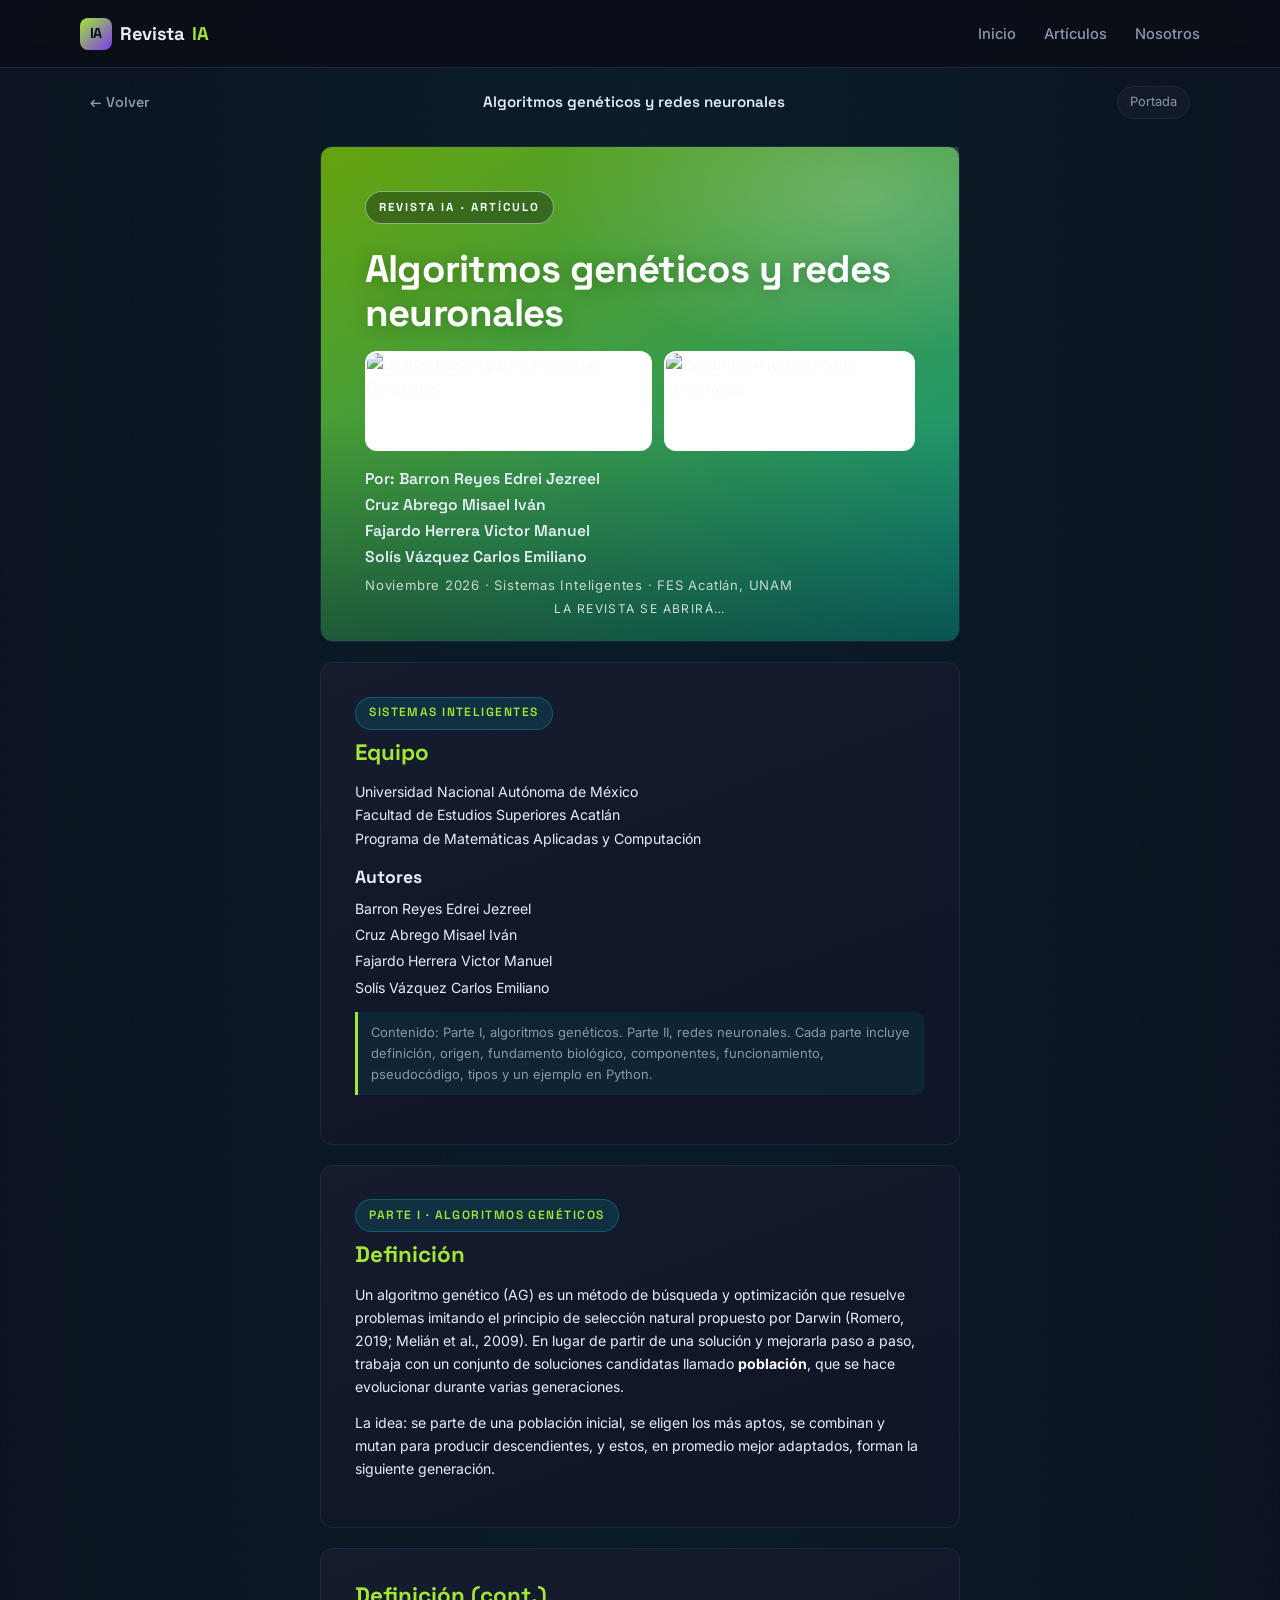
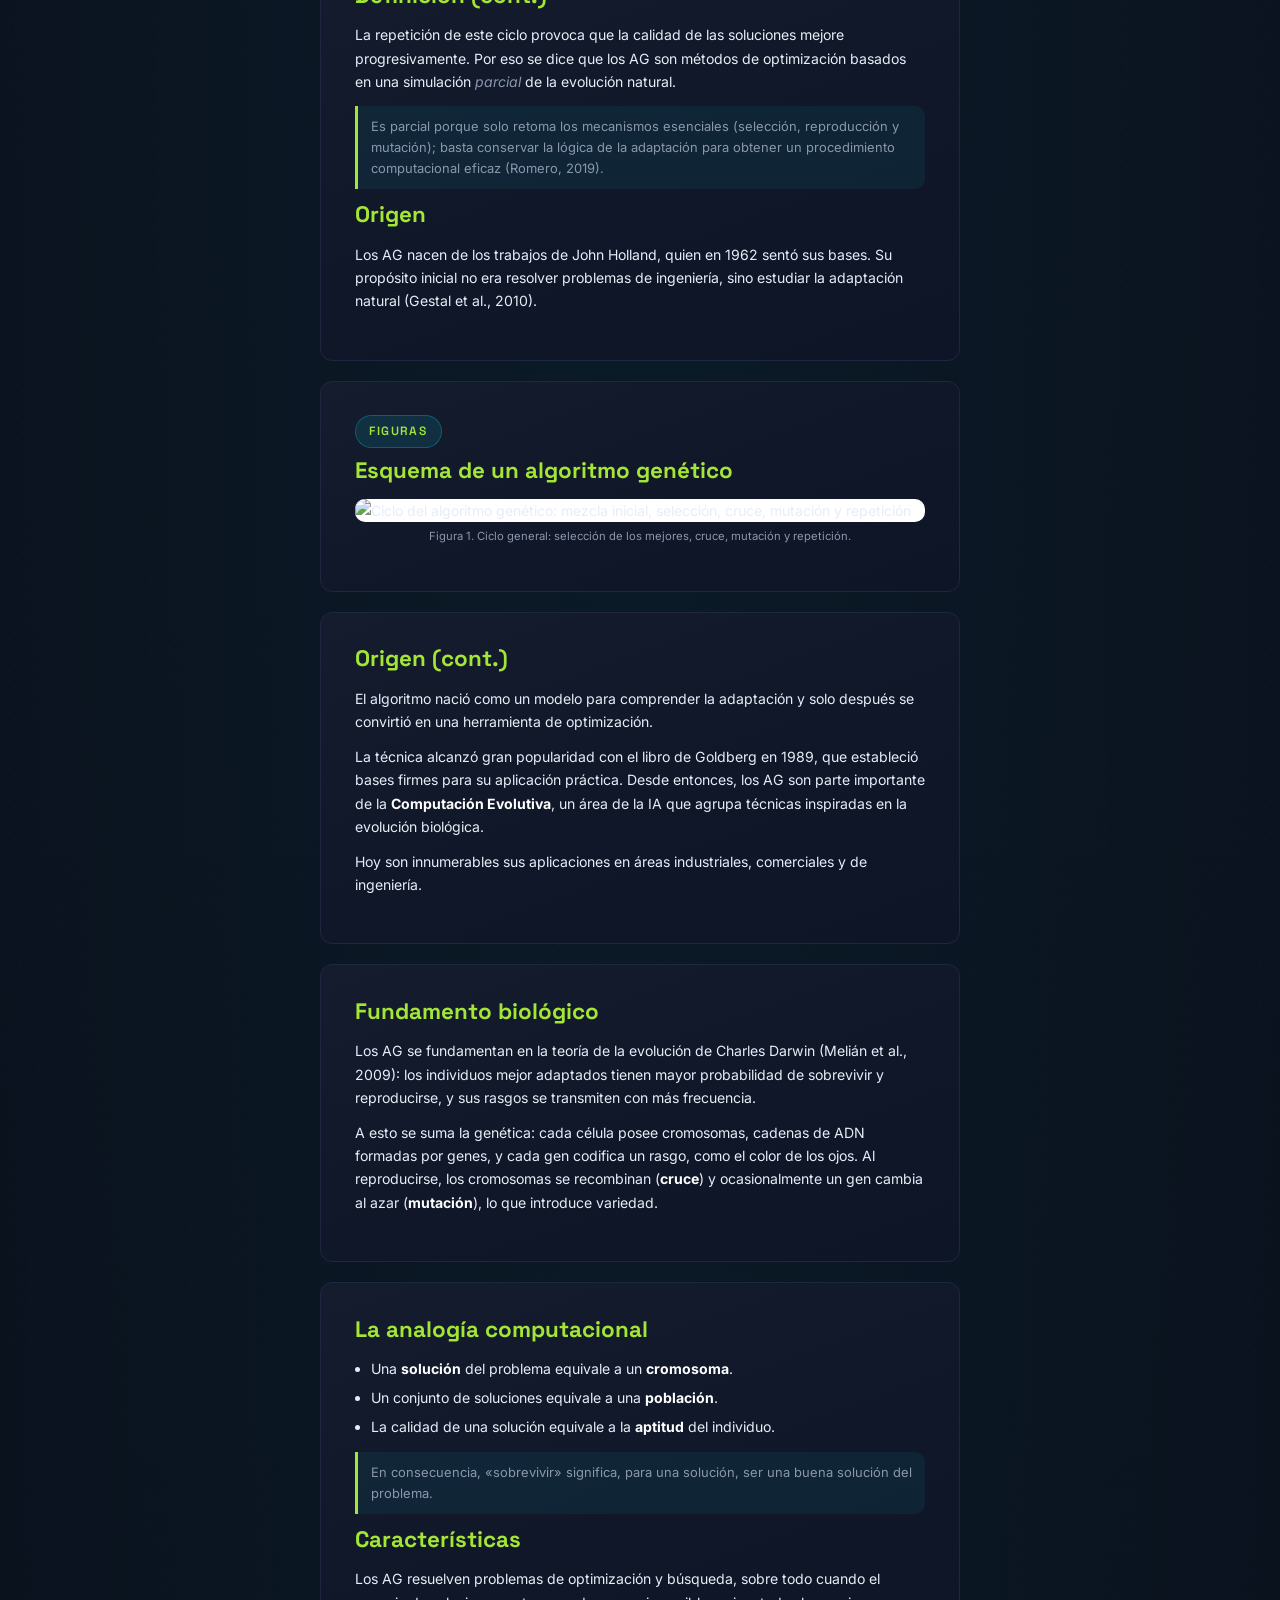
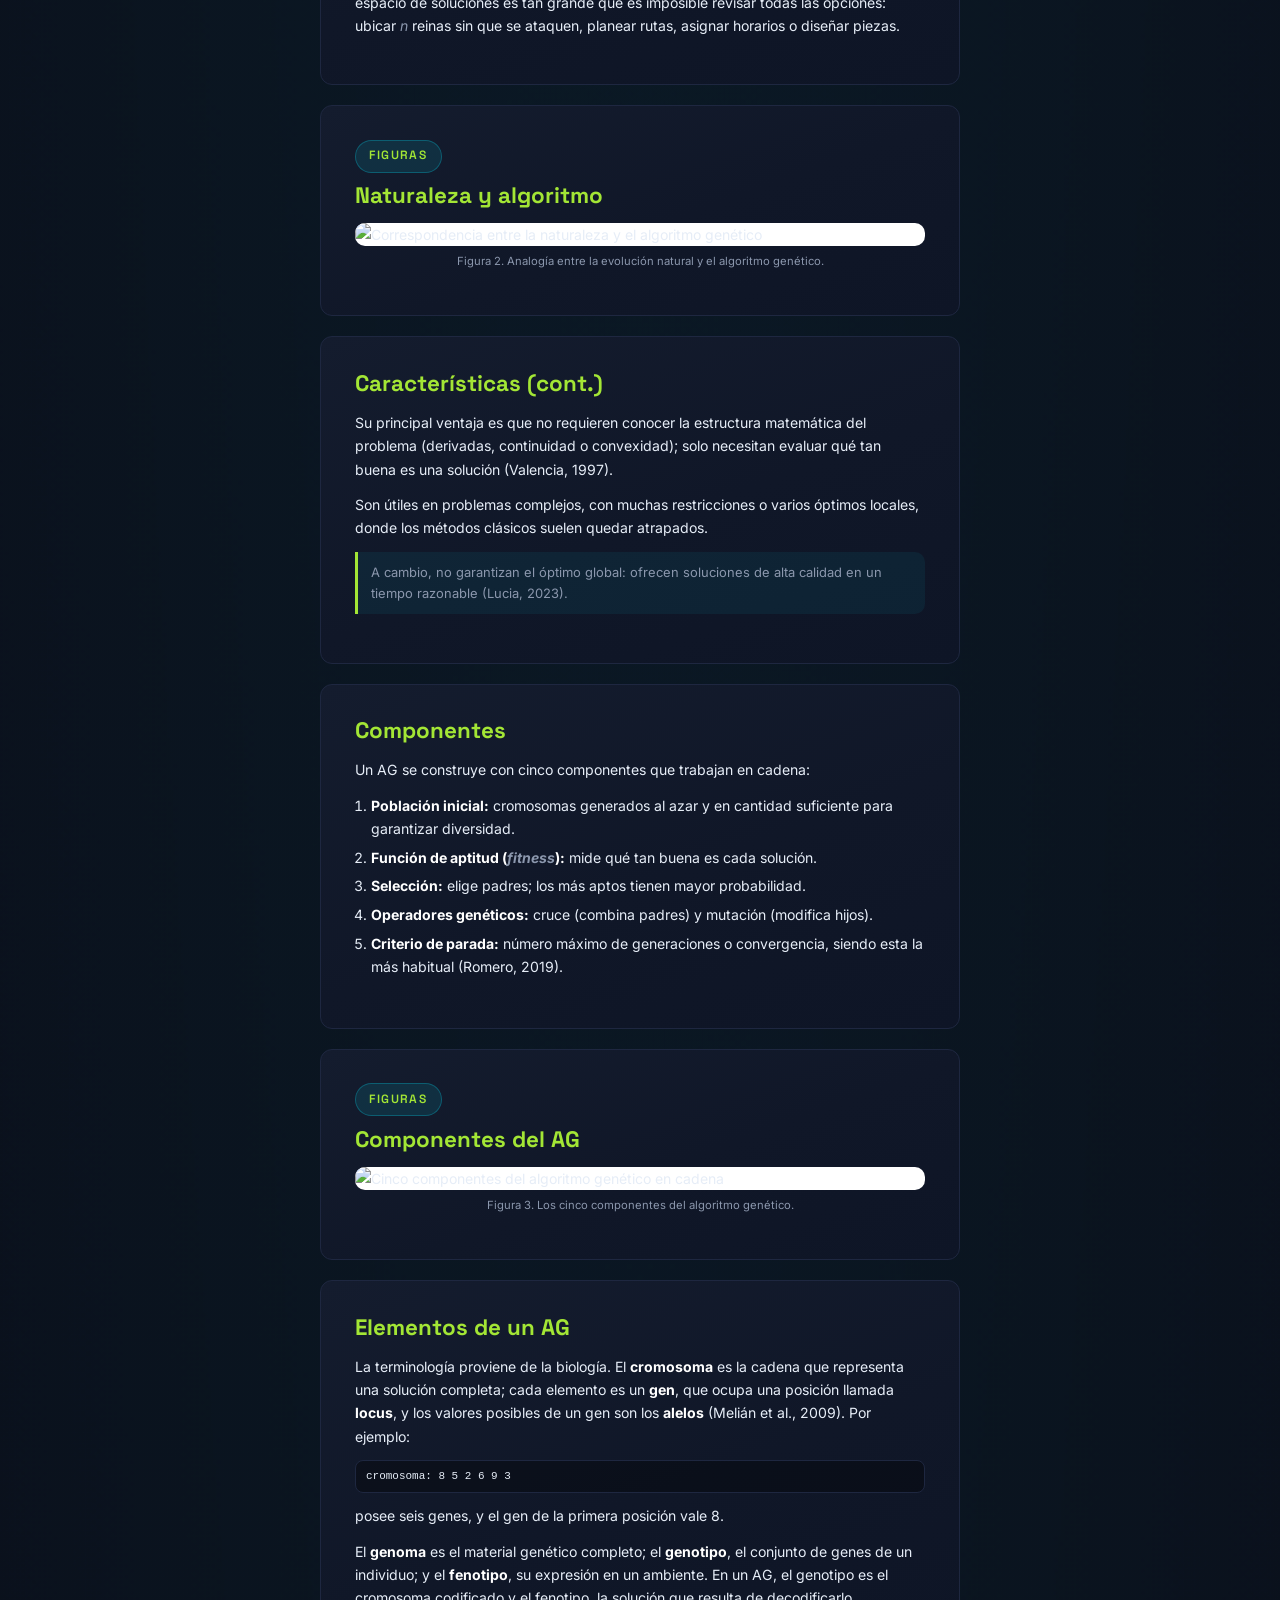
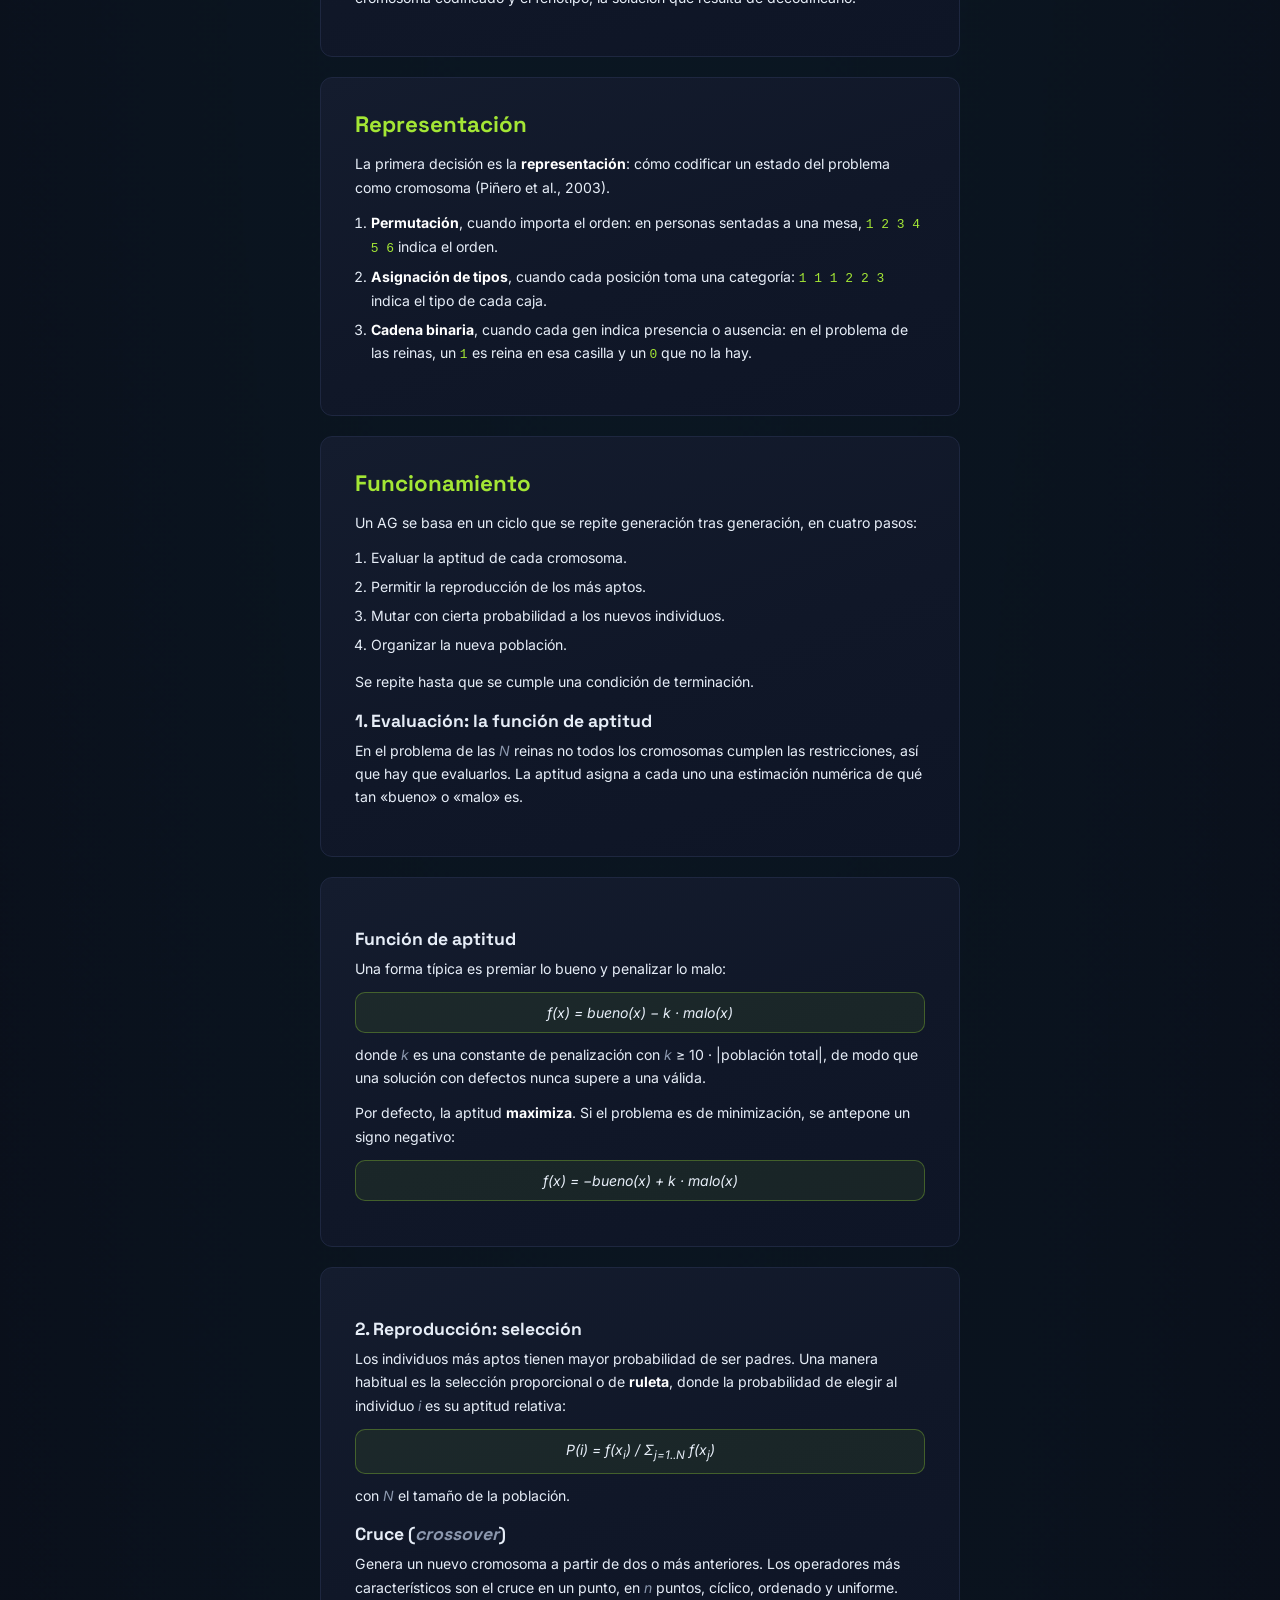
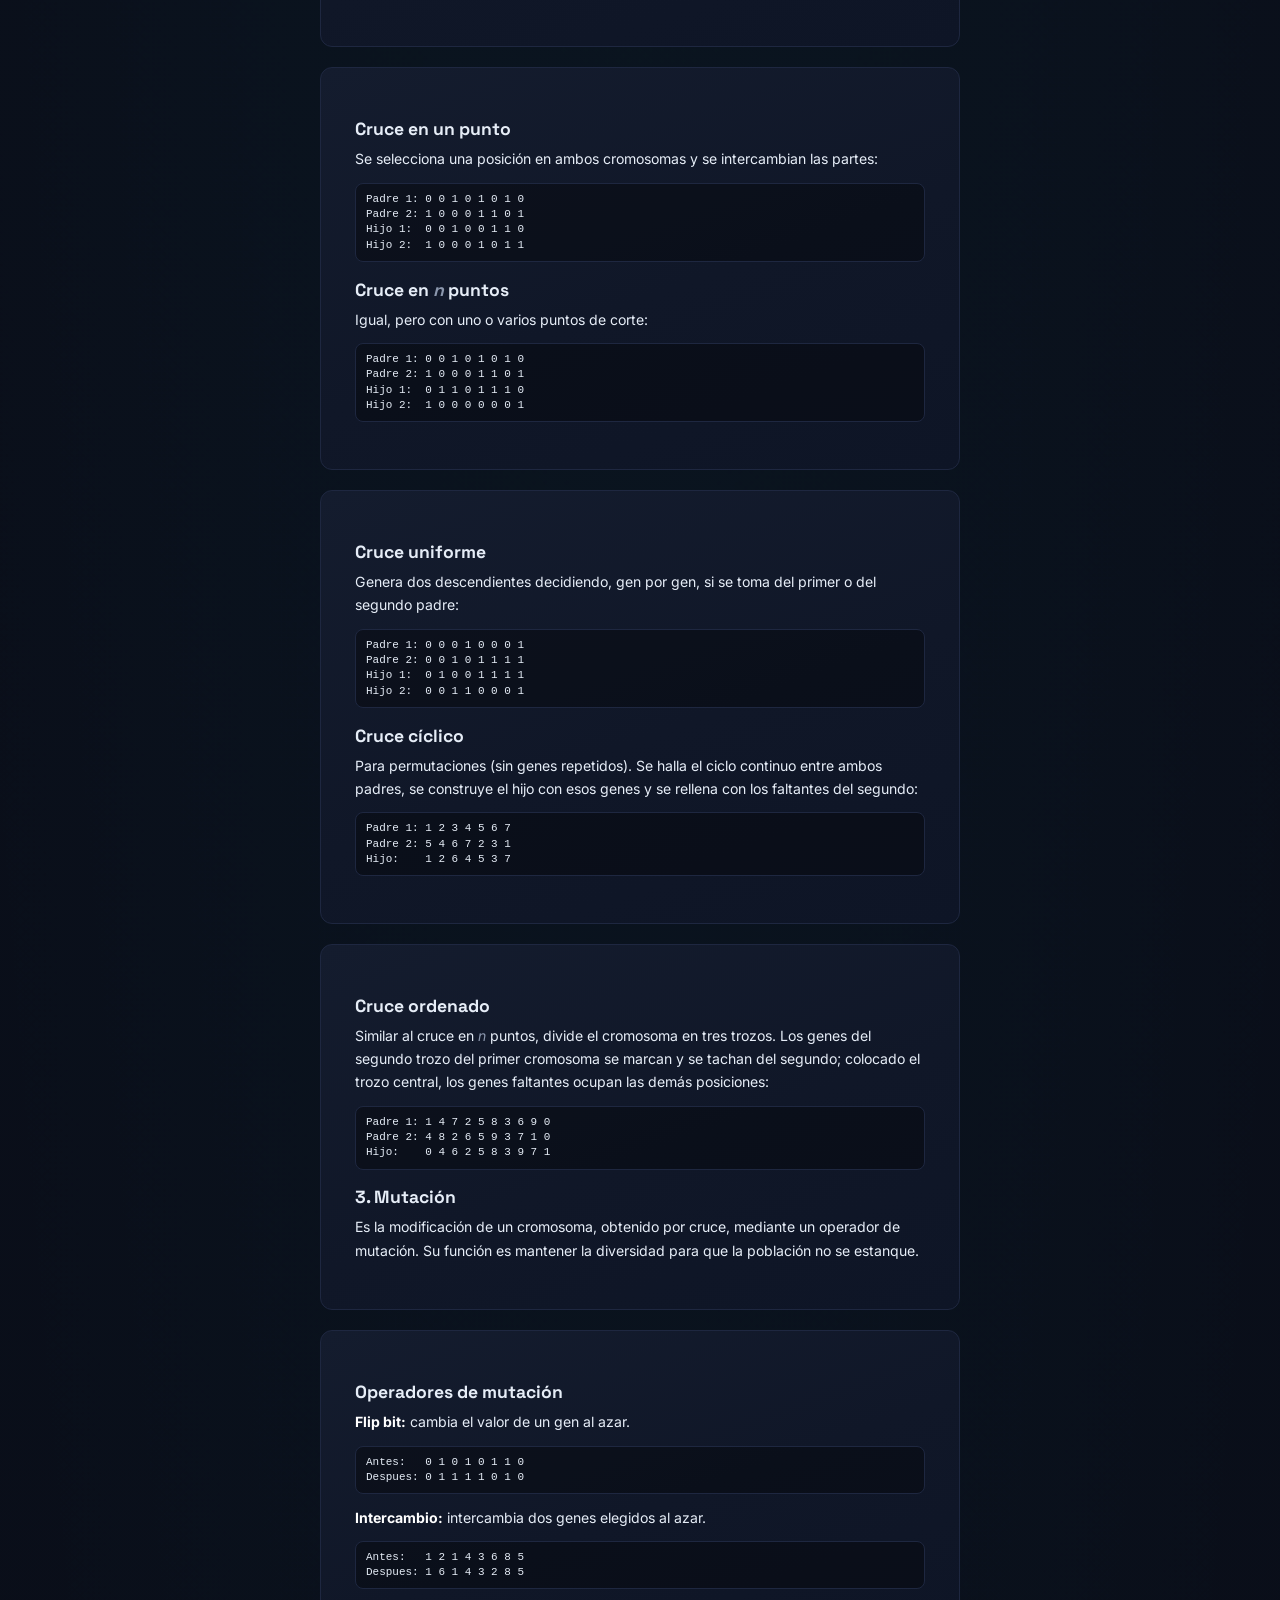
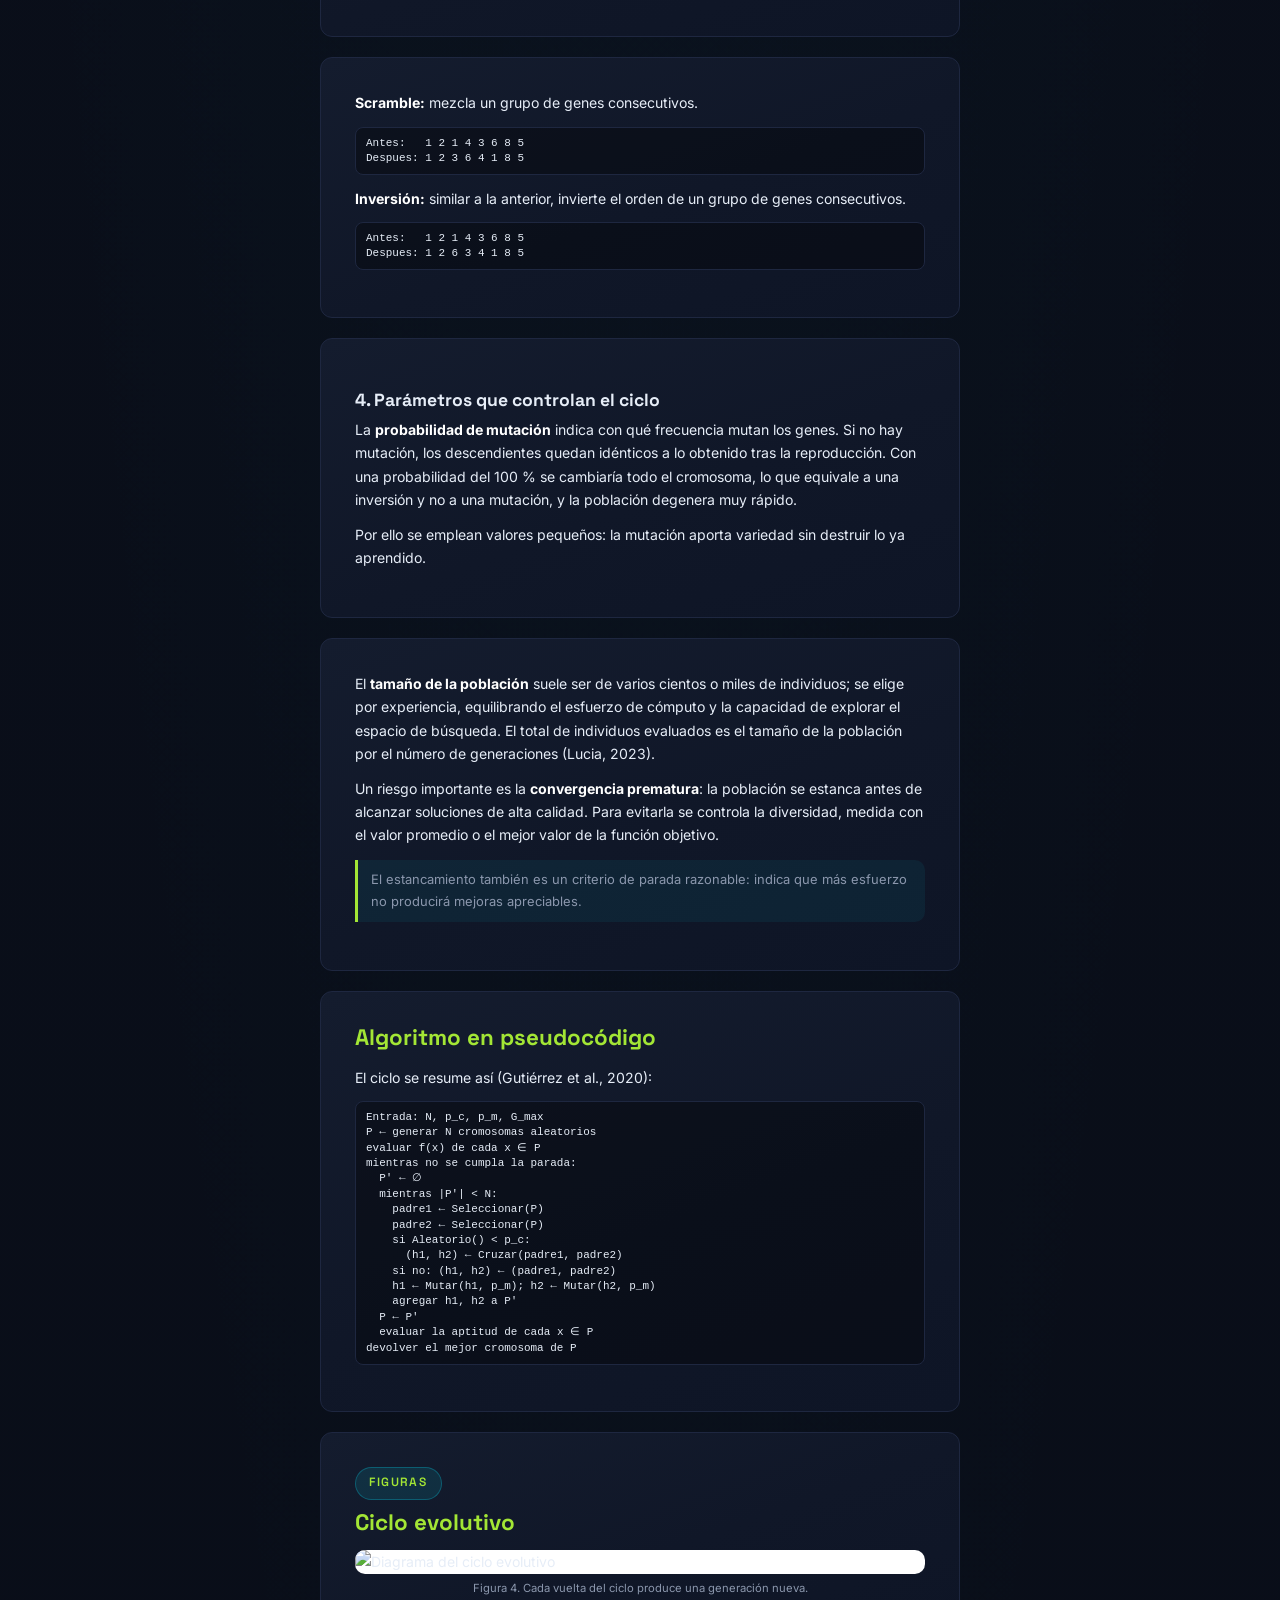
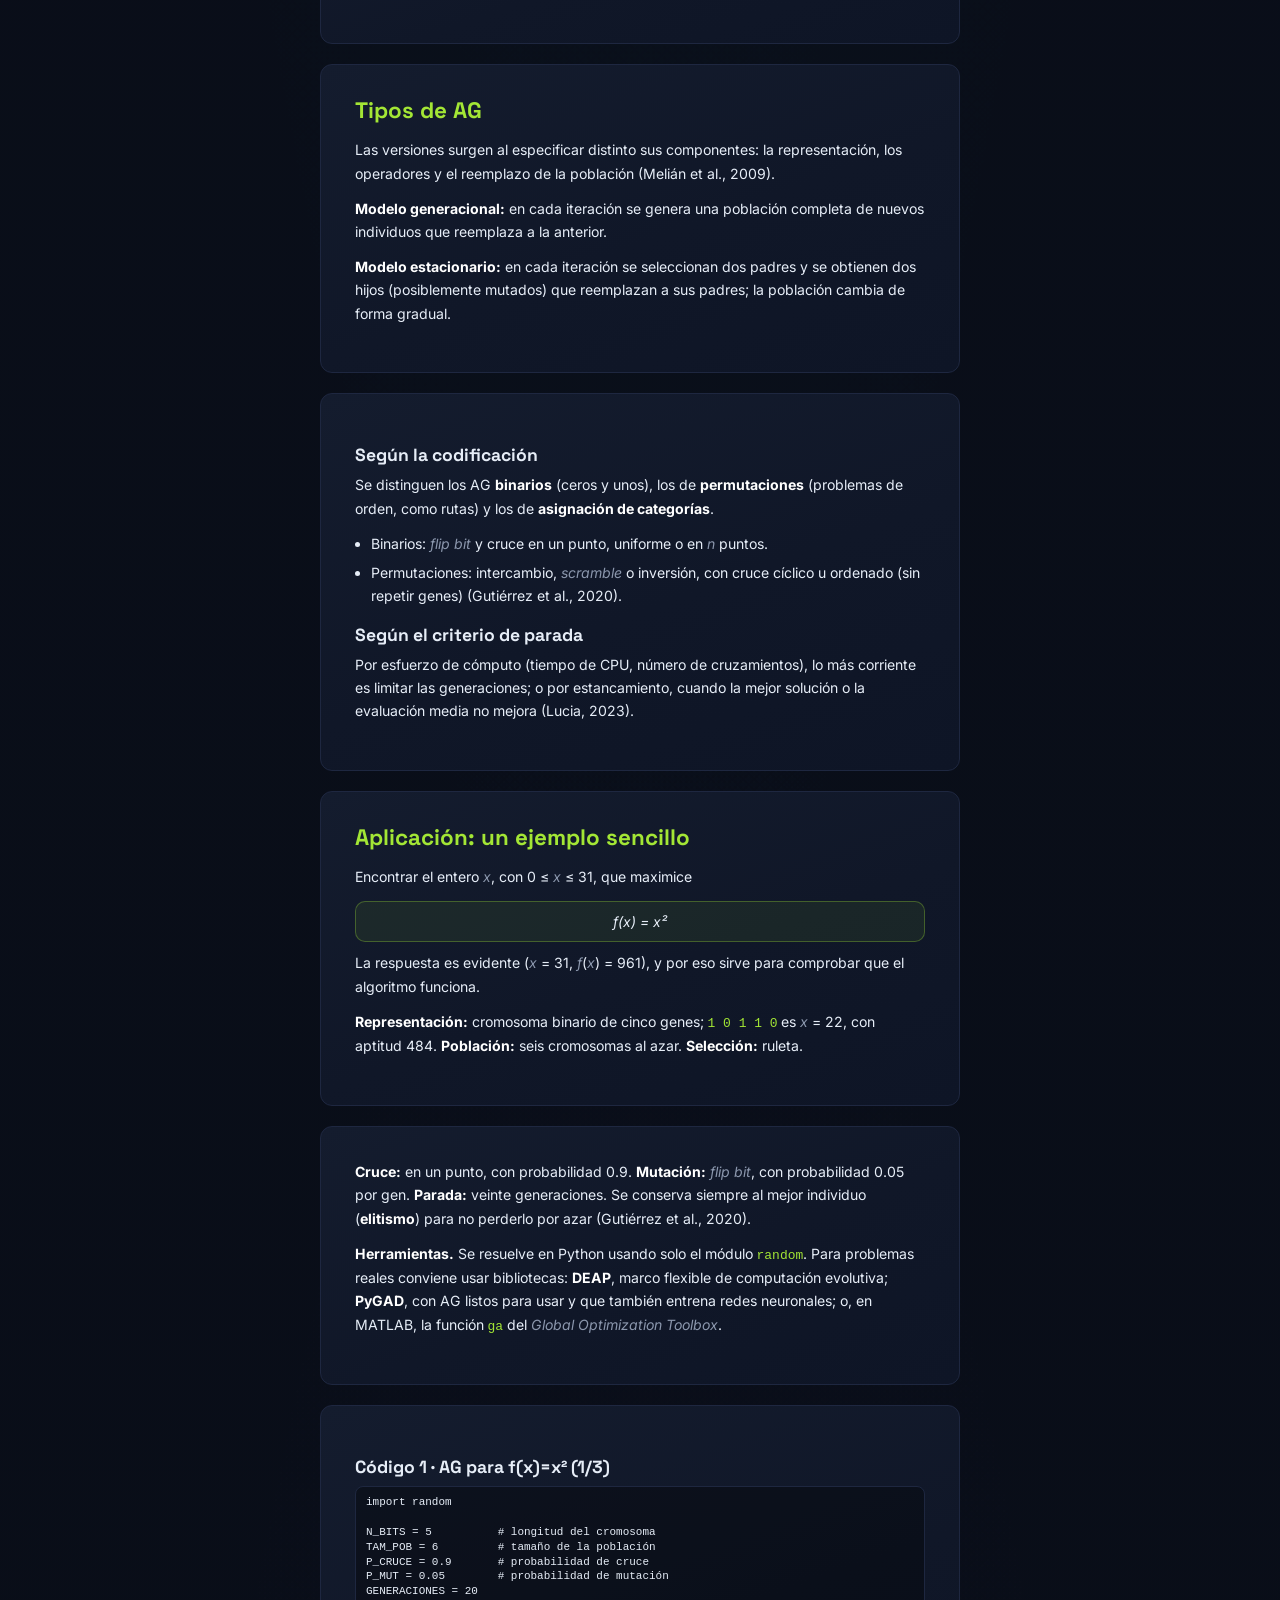
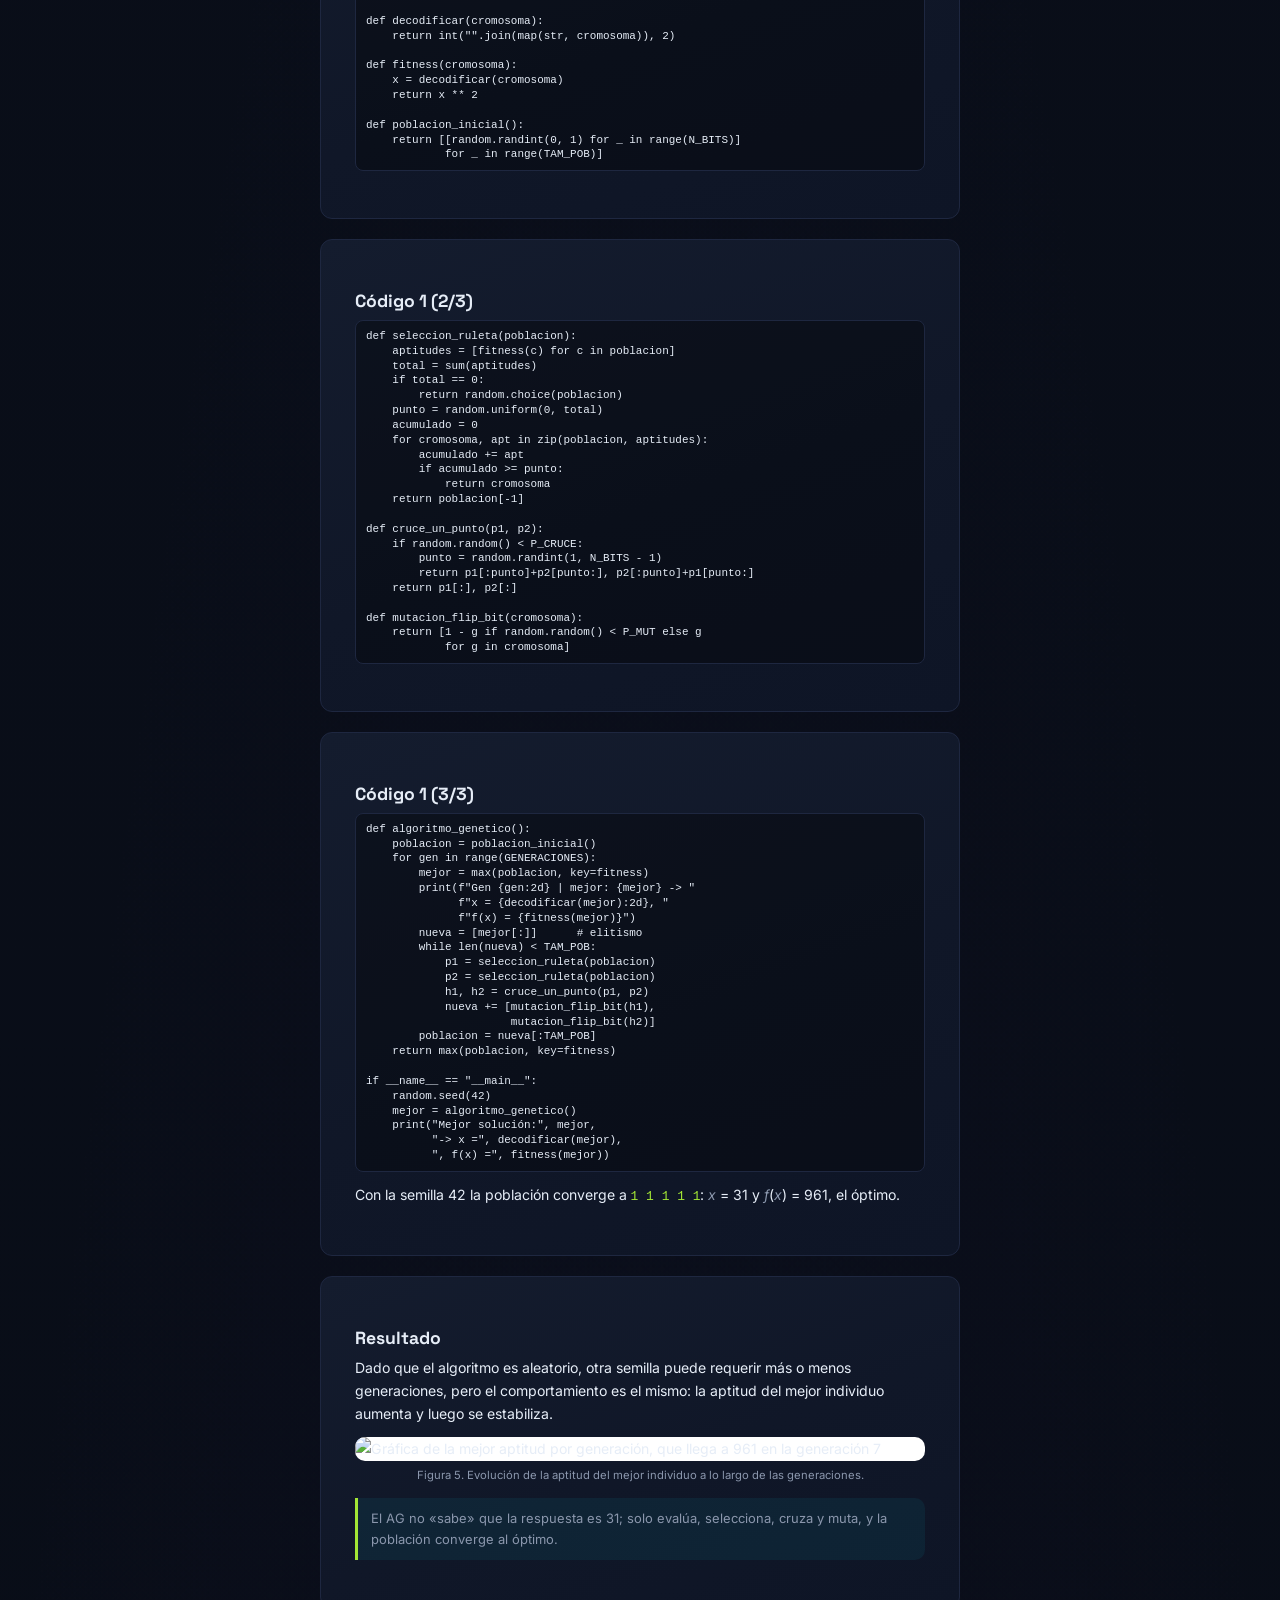
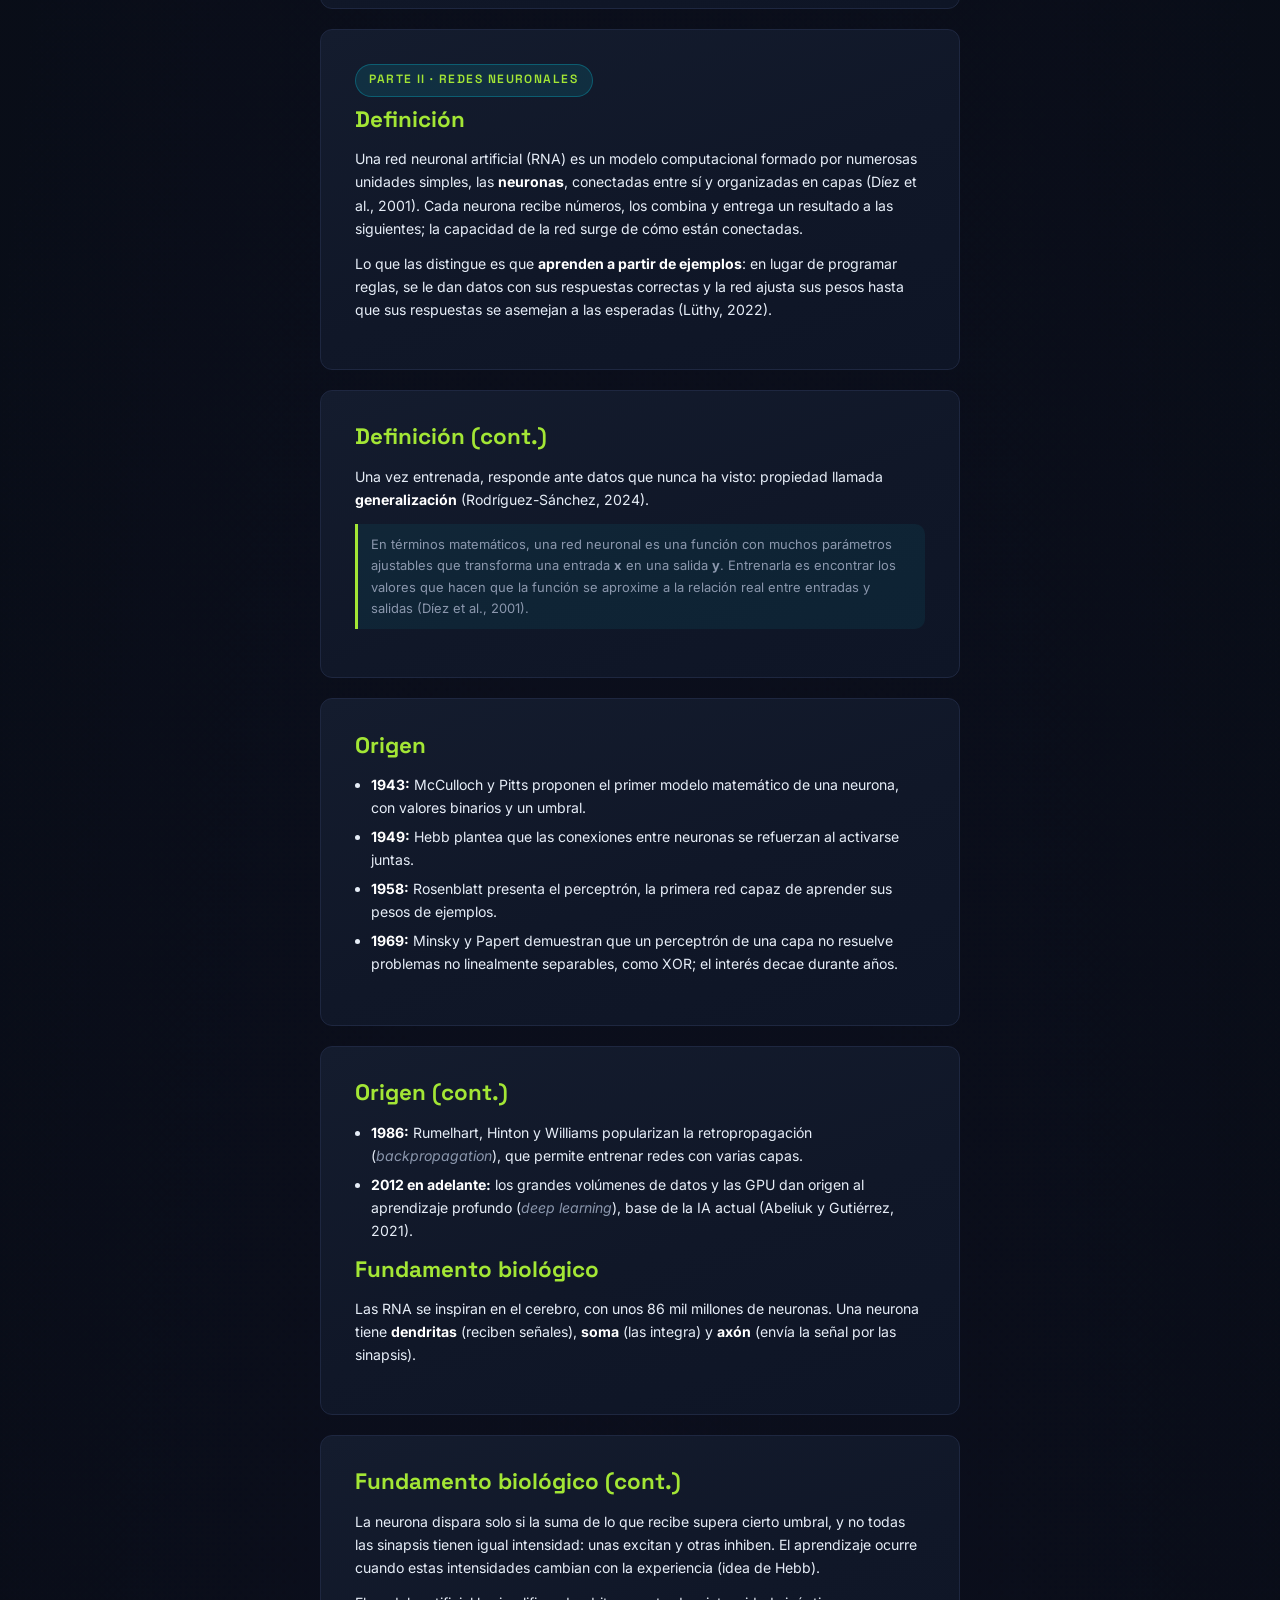
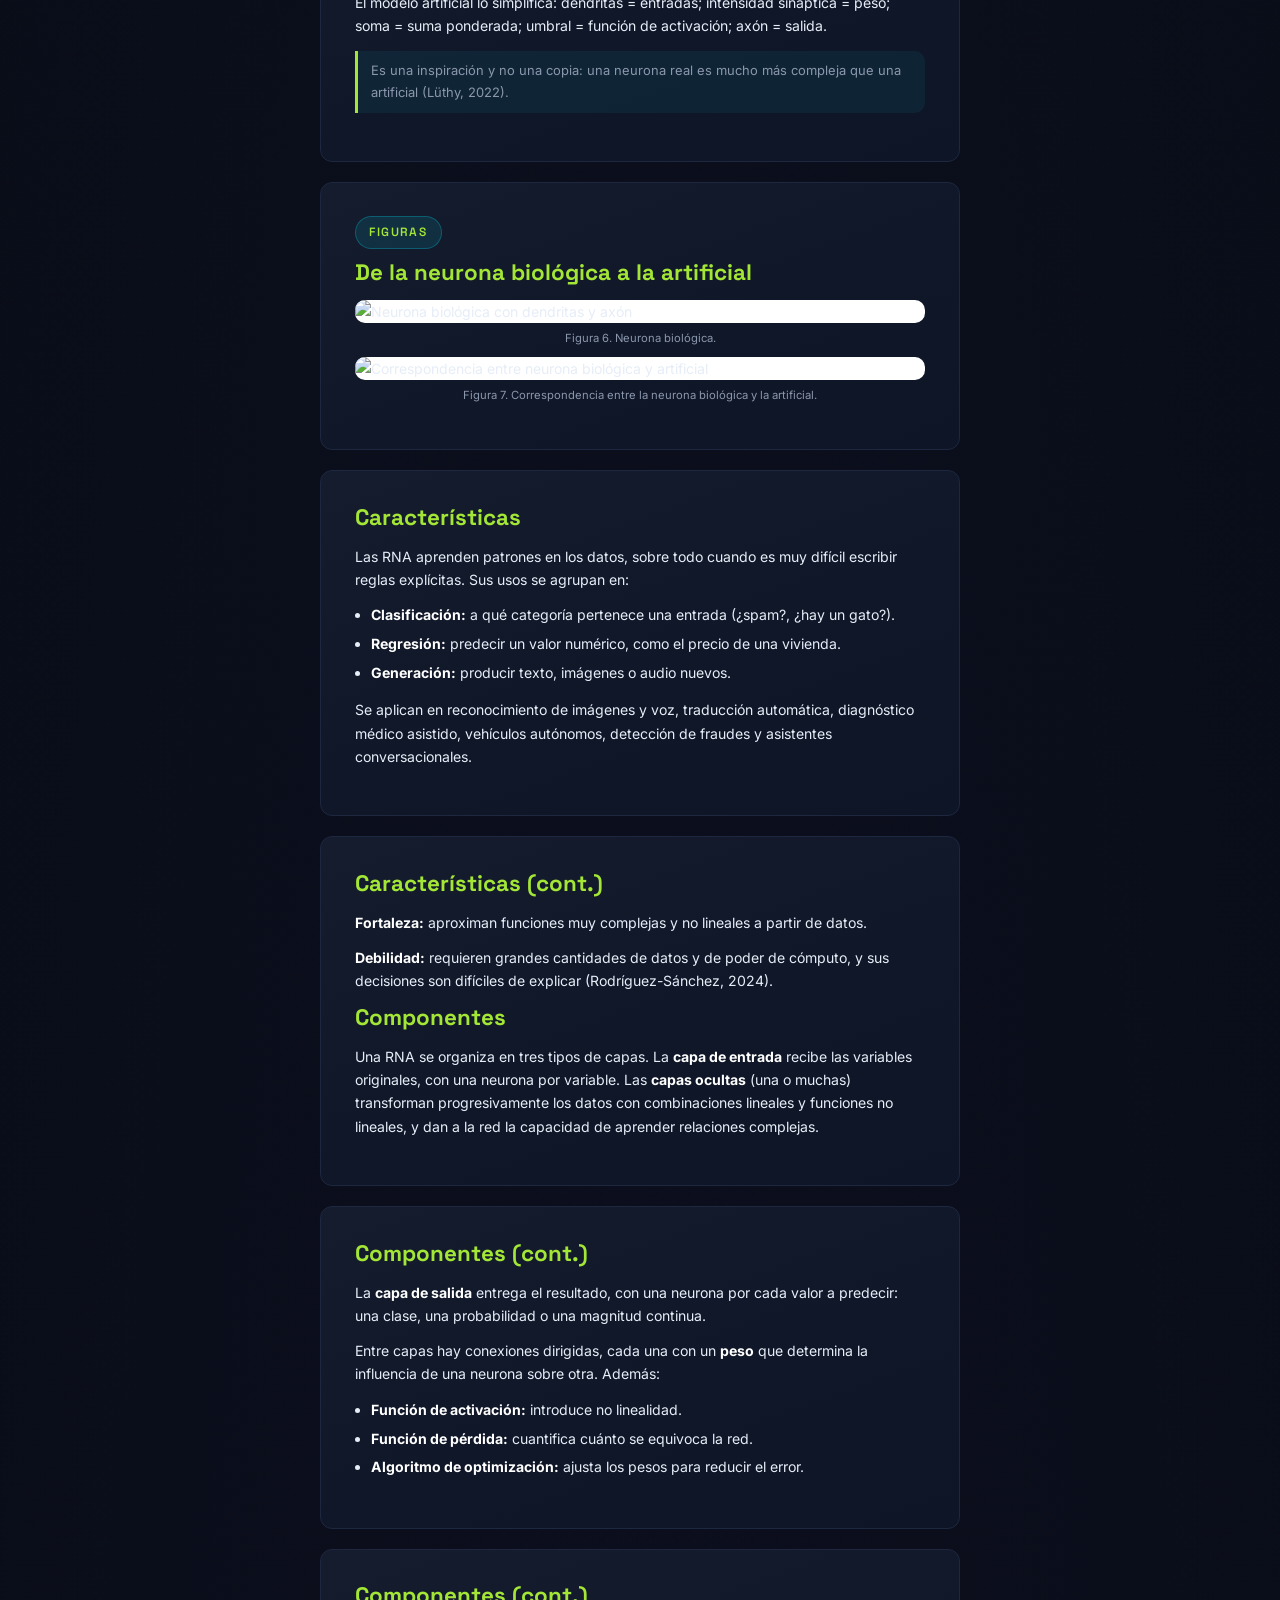
==== commit 00d88dab: "Reubicando componente de calificaciones" ====
--- a/articulos/articulo-10.html
+++ b/articulos/articulo-10.html
@@ -795,13 +795,14 @@
           <h2>Fin del artículo</h2>
           <p>Gracias por leer la Revista IA</p>
           <a href="../index.html#articulos" class="btn btn-ghost">← Volver a la revista</a>
-          <div data-contenido="articulo-10"></div>
+          
         </div>
 
       </div>
 
       <button class="lector-flecha next" aria-label="Página siguiente">›</button>
     </div>
+    <div data-contenido="articulo-10"></div>
   </main>
 
   <!-- ===== FOOTER (igual en todas las páginas) ===== -->
